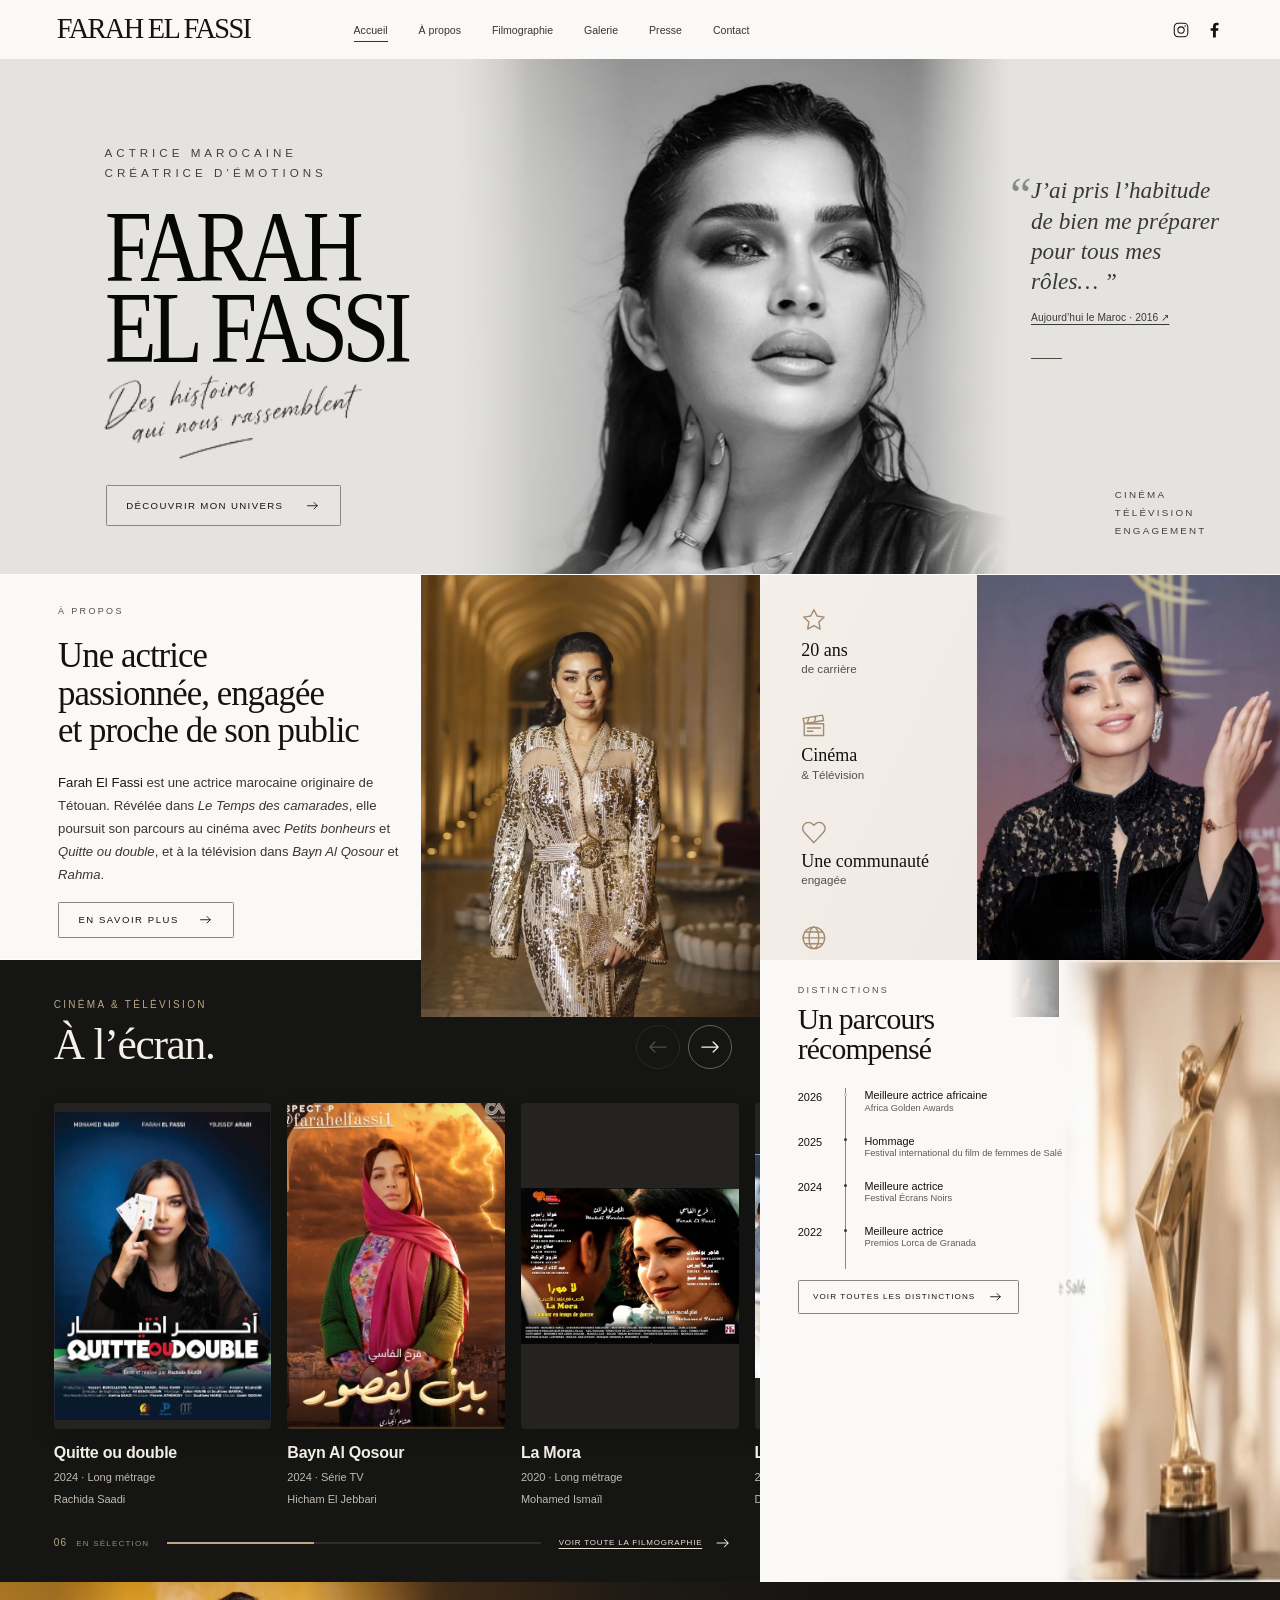
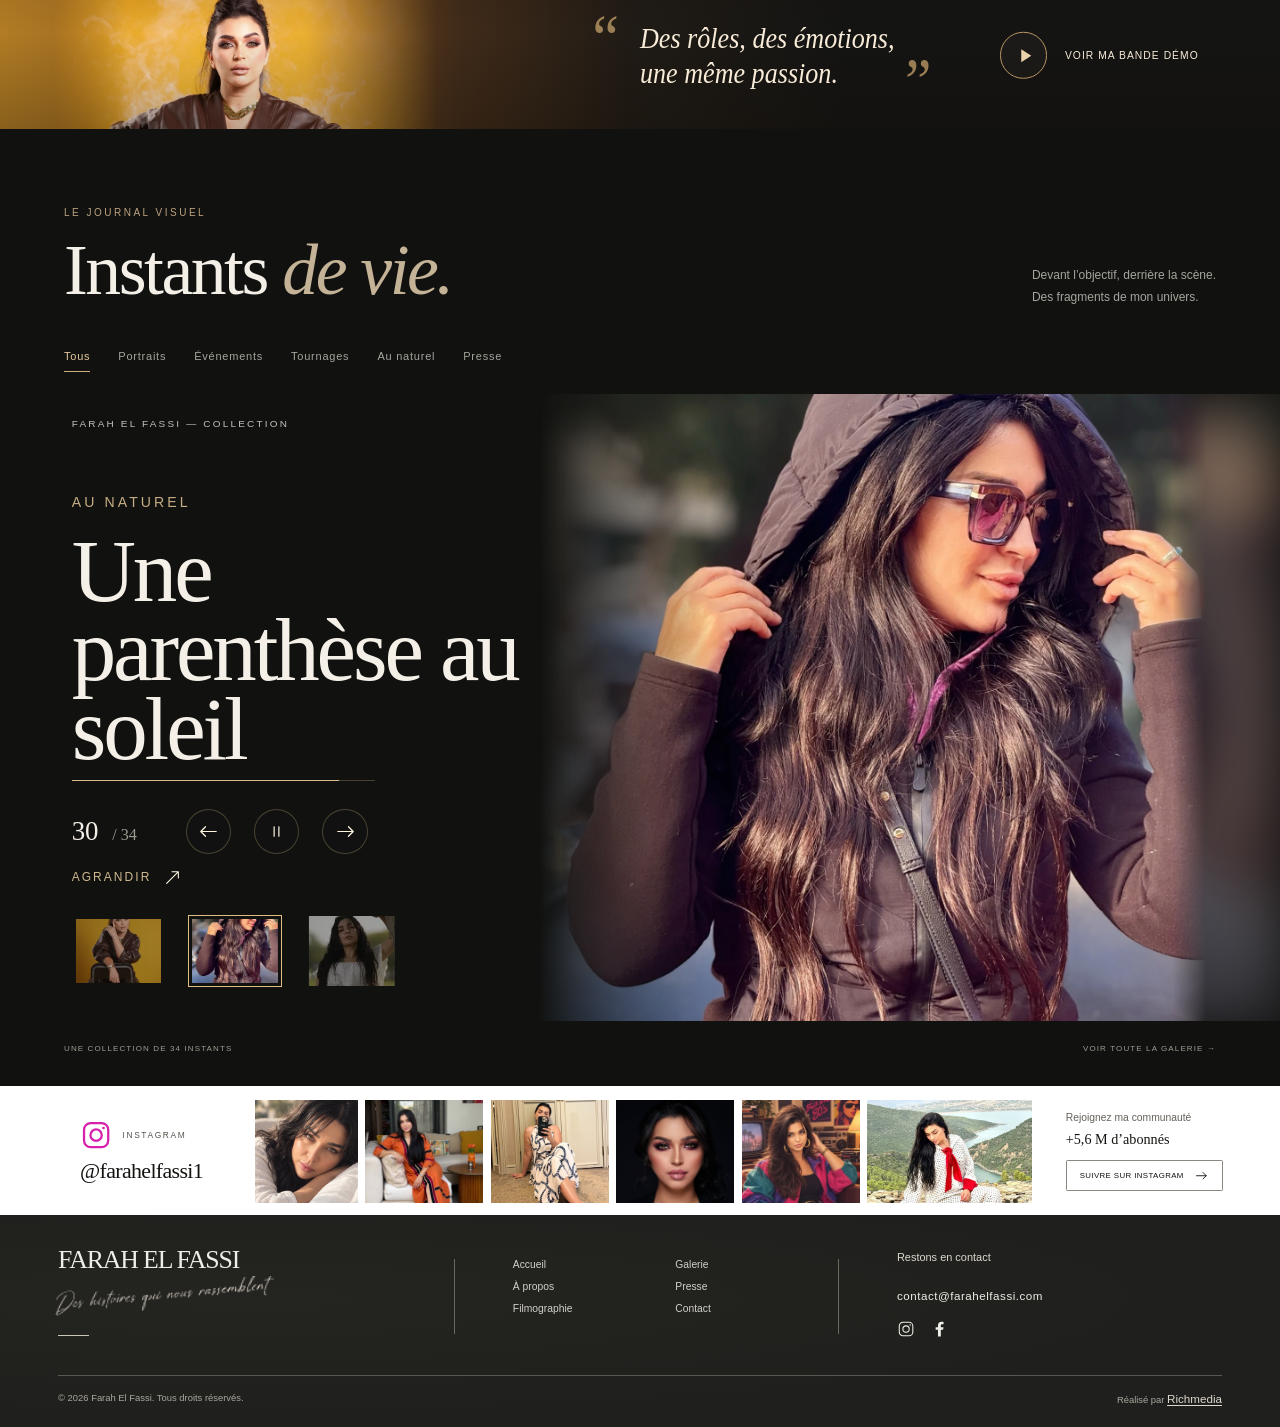
==== index.html @ 6ba06d6a "Swap homepage portraits and adapt monochrome hero" ====
<!doctype html>
<html lang="fr">
<head>
  <meta charset="utf-8">
  <meta name="viewport" content="width=device-width, initial-scale=1">
  <meta name="color-scheme" content="light">
  <meta name="theme-color" content="#f5f2ed">
  <meta name="description" content="Découvrez l’univers de Farah El Fassi : cinéma, télévision, filmographie, portraits et collaborations.">
  <title>Farah El Fassi — Actrice marocaine</title>
  <link rel="canonical" href="https://ff-website-henna.vercel.app/">
  <meta property="og:type" content="website">
  <meta property="og:locale" content="fr_FR">
  <meta property="og:site_name" content="Farah El Fassi">
  <meta property="og:title" content="Farah El Fassi — Actrice marocaine">
  <meta property="og:description" content="Découvrez l’univers de Farah El Fassi : cinéma, télévision, filmographie, portraits et collaborations.">
  <meta property="og:url" content="https://ff-website-henna.vercel.app/">
  <meta property="og:image" content="https://ff-website-henna.vercel.app/assets/social/farah-el-fassi-share-v1.jpg">
  <meta property="og:image:secure_url" content="https://ff-website-henna.vercel.app/assets/social/farah-el-fassi-share-v1.jpg">
  <meta property="og:image:type" content="image/jpeg">
  <meta property="og:image:width" content="1053">
  <meta property="og:image:height" content="1053">
  <meta property="og:image:alt" content="Portrait de Farah El Fassi en lumière naturelle">
  <meta name="twitter:card" content="summary">
  <meta name="twitter:title" content="Farah El Fassi — Actrice marocaine">
  <meta name="twitter:description" content="Découvrez l’univers de Farah El Fassi : cinéma, télévision, filmographie, portraits et collaborations.">
  <meta name="twitter:image" content="https://ff-website-henna.vercel.app/assets/social/farah-el-fassi-share-v1.jpg">
  <meta name="twitter:image:alt" content="Portrait de Farah El Fassi en lumière naturelle">

  <link rel="icon" href="favicon.ico?v=ff-1" sizes="16x16 32x32 48x48" type="image/x-icon">
  <link rel="icon" href="assets/favicon-32.png?v=ff-1" sizes="32x32" type="image/png">
  <link rel="icon" href="assets/favicon.svg?v=ff-1" sizes="any" type="image/svg+xml">
  <link rel="apple-touch-icon" href="assets/apple-touch-icon.png?v=ff-1" sizes="180x180">
  <link rel="preload" as="image" href="assets/gallery/img_1605.webp">
  <link rel="stylesheet" href="styles.css?v=portrait-swap-1">
  <script>
    // Play on every home-page load, including links to #accueil and other sections.
    if (!window.matchMedia('(prefers-reduced-motion: reduce)').matches) {
      document.documentElement.classList.add('cinema-enter');
      window.setTimeout(() => document.documentElement.classList.remove('cinema-enter'), 3800);
    }
  </script>
  <script src="script.js?v=verified-content-2" defer></script>
</head>
<body data-page="home">
  <div class="cinema-intro" aria-hidden="true">
    <div class="cinema-intro-content">
      <span class="cinema-kicker">CINÉMA · ÉMOTIONS · HISTOIRES</span>
      <span class="cinema-name">Farah <i>El Fassi</i></span>
      <span class="cinema-rule"></span>
      <span class="cinema-caption">Entrez dans mon univers</span>
    </div>
  </div>
  <button class="cinema-skip" type="button">Passer l’introduction <span aria-hidden="true">↗</span></button>
  <a class="skip-link" href="#contenu">Aller au contenu</a>
  <svg class="svg-library" xmlns="http://www.w3.org/2000/svg" aria-hidden="true">
    <symbol id="i-arrow" viewBox="0 0 24 24"><path d="M4 12h15M14 7l5 5-5 5"/></symbol>
    <symbol id="i-left" viewBox="0 0 24 24"><path d="M20 12H5m5-5-5 5 5 5"/></symbol>
    <symbol id="i-play" viewBox="0 0 24 24"><path d="m9 5 11 7-11 7Z" fill="currentColor" stroke="none"/></symbol>
    <symbol id="i-close" viewBox="0 0 24 24"><path d="m6 6 12 12M6 18 18 6"/></symbol>
    <symbol id="i-menu" viewBox="0 0 24 24"><path d="M3 7h18M3 12h18M3 17h18"/></symbol>
    <symbol id="i-star" viewBox="0 0 24 24"><path d="m12 2.5 2.9 5.9 6.6 1-4.8 4.6 1.1 6.5-5.8-3.1-5.8 3.1 1.1-6.5-4.8-4.6 6.6-1Z"/></symbol>
    <symbol id="i-clap" viewBox="0 0 24 24"><path d="M3 10h18v11H3Zm0 0L2 5l18-3 1 5-18 3Zm4.5-6L6 9m8-6-1.5 5M6 14h12M6 17h5"/></symbol>
    <symbol id="i-heart" viewBox="0 0 24 24"><path d="M20.8 4.8a5.5 5.5 0 0 0-7.8 0L12 5.9l-1.1-1.1a5.5 5.5 0 0 0-7.8 7.8L12 22l8.8-9.4a5.5 5.5 0 0 0 0-7.8Z"/></symbol>
    <symbol id="i-globe" viewBox="0 0 24 24"><circle cx="12" cy="12" r="10"/><ellipse cx="12" cy="12" rx="4.5" ry="10"/><path d="M2 12h20M4.5 6.5h15m-15 11h15"/></symbol>
    <symbol id="i-instagram" viewBox="0 0 24 24"><rect x="3" y="3" width="18" height="18" rx="5"/><circle cx="12" cy="12" r="4.2"/><circle cx="17.5" cy="6.7" r="1" fill="currentColor" stroke="none"/></symbol>
    <symbol id="i-youtube" viewBox="0 0 24 24"><path d="M22 7.5a3 3 0 0 0-2.1-2.1C18.2 5 12 5 12 5s-6.2 0-7.9.4A3 3 0 0 0 2 7.5a27 27 0 0 0 0 9 3 3 0 0 0 2.1 2.1C5.8 19 12 19 12 19s6.2 0 7.9-.4a3 3 0 0 0 2.1-2.1 27 27 0 0 0 0-9Z" fill="currentColor" stroke="none"/><path d="m10 9 5 3-5 3Z" fill="var(--icon-cutout,#faf9f7)" stroke="none"/></symbol>
    <symbol id="i-facebook" viewBox="0 0 24 24"><path d="M14.4 22v-9h3l.5-3.5h-3.5V7.3c0-1 .3-1.7 1.7-1.7H18V2.5c-.3 0-1.5-.2-2.8-.2-2.8 0-4.6 1.7-4.6 4.7v2.5H7.5V13h3.1v9Z" fill="currentColor" stroke="none"/></symbol>
    <symbol id="i-tiktok" viewBox="0 0 24 24"><path d="M15.6 2c.3 2.6 1.7 4.1 4.4 4.3v3.2a9 9 0 0 1-4.4-1.3v7.4a6.4 6.4 0 1 1-5.5-6.3v3.3a3.2 3.2 0 1 0 2.2 3V2Z" fill="currentColor" stroke="none"/></symbol>
    <symbol id="i-plus" viewBox="0 0 24 24"><path d="M12 4v16M4 12h16"/></symbol>
  </svg>

  <div class="site-shell">
    <header class="site-header">
      <a class="brand" href="index.html#accueil" aria-label="Farah El Fassi, accueil">FARAH EL FASSI</a>
      <nav class="main-nav" id="navigation" aria-label="Navigation principale">
        <a class="is-active" aria-current="page" href="index.html#accueil" data-i18n="navHome">Accueil</a>
        <a href="a-propos.html" data-i18n="navAbout">À propos</a>
        <a href="filmographie.html" data-i18n="navFilms">Filmographie</a>
        <a href="galerie.html" data-i18n="navGallery">Galerie</a>
        <a href="presse.html" data-i18n="navPress">Presse</a>
        <a href="contact.html" data-i18n="navContact">Contact</a>
      </nav>
      <div class="header-tools">
        <div class="socials header-socials">
          <a href="https://www.instagram.com/farahelfassi1/" target="_blank" rel="noopener noreferrer" aria-label="Instagram — nouvel onglet"><svg class="icon"><use href="#i-instagram"/></svg></a>

          <a href="https://www.facebook.com/Farah.Elfassi.Officiel/" target="_blank" rel="noopener noreferrer" aria-label="Facebook"><svg class="icon"><use href="#i-facebook"/></svg></a>

        </div>
        <button class="menu-toggle" type="button" aria-controls="navigation" aria-expanded="false" aria-label="Ouvrir le menu"><svg class="icon"><use href="#i-menu"/></svg></button>
      </div>
    </header>

    <main id="contenu">
      <section class="hero" id="accueil" aria-labelledby="hero-title">
        <img class="hero-background" src="assets/gallery/img_1605.webp" alt="Portrait de Farah El Fassi en noir et blanc, la main près du visage" width="1500" height="2000" fetchpriority="high">
        <div class="hero-copy">
          <p class="eyebrow hero-eyebrow" data-i18n="heroEyebrow">ACTRICE MAROCAINE<br>CRÉATRICE D’ÉMOTIONS</p>
          <h1 id="hero-title"><span>FARAH</span><span>EL FASSI</span></h1>
          <img class="hero-signature" src="assets/signature.png" alt="Des histoires qui nous rassemblent" width="224" height="78">
          <a class="outline-button hero-button" href="#a-propos"><span data-i18n="discover">DÉCOUVRIR MON UNIVERS</span><svg class="icon"><use href="#i-arrow"/></svg></a>
        </div>
        <blockquote class="hero-quote">
          <p data-i18n="heroQuote">J’ai pris l’habitude de bien me préparer pour tous mes rôles…</p><cite class="quote-source"><a href="https://aujourdhui.ma/culture/cinema/farah-el-fassi-jai-un-penchant-pour-les-roles-de-grandes-dames-de-notre-histoire" target="_blank" rel="noopener noreferrer">Aujourd’hui le Maroc · 2016 ↗</a></cite>
          <span class="quote-line" aria-hidden="true"></span>
        </blockquote>
        <p class="hero-disciplines" data-i18n="disciplines">CINÉMA<br>TÉLÉVISION<br>ENGAGEMENT</p>
      </section>

      <section class="about" id="a-propos" aria-labelledby="about-title">
        <div class="about-copy">
          <p class="eyebrow" data-i18n="aboutLabel">À PROPOS</p>
          <h2 id="about-title" data-i18n="aboutTitle">Une actrice<br>passionnée, engagée<br>et proche de son public</h2>
          <p class="about-description" data-i18n="aboutText"><strong>Farah El Fassi</strong> est une actrice marocaine originaire de Tétouan. Révélée dans <em>Le Temps des camarades</em>, elle poursuit son parcours au cinéma avec <em>Petits bonheurs</em> et <em>Quitte ou double</em>, et à la télévision dans <em>Bayn Al Qosour</em> et <em>Rahma</em>.</p>
          <a class="outline-button" href="a-propos.html"><span data-i18n="more">EN SAVOIR PLUS</span><svg class="icon"><use href="#i-arrow"/></svg></a>
        </div>
        <figure class="about-portrait"><img src="assets/hero-caftan.webp" alt="Farah El Fassi en caftan doré sous les arches" width="1708" height="2560" loading="lazy"></figure>
        <div class="about-pillars" aria-label="Univers et parcours">
          <div class="pillar"><svg class="icon"><use href="#i-star"/></svg><p><strong data-i18n="years">20 ans</strong><span data-i18n="career">de carrière</span></p></div>
          <div class="pillar"><svg class="icon"><use href="#i-clap"/></svg><p><strong data-i18n="cinema">Cinéma</strong><span data-i18n="television">&amp; Télévision</span></p></div>
          <div class="pillar"><svg class="icon"><use href="#i-heart"/></svg><p><strong data-i18n="community">Une communauté</strong><span data-i18n="engaged">engagée</span></p></div>
          <div class="pillar"><svg class="icon"><use href="#i-globe"/></svg><p><strong data-i18n="moroccan">Marocaine</strong><span data-i18n="proud">&amp; Fière</span></p></div>
        </div>
        <img class="about-smile" src="assets/gallery/img_1413.webp" alt="Farah El Fassi souriante lors d’une soirée à Marrakech" width="234" height="296">
      </section>

      <section class="work-and-awards" id="filmographie" aria-label="Filmographie et distinctions">
        <div class="filmography">
          <div class="filmography-heading">
            <div><p class="eyebrow" data-i18n="onScreen">CINÉMA & TÉLÉVISION</p><h2 data-i18n="filmSelection">À l’écran.</h2></div>
            <div class="film-navigation" aria-label="Navigation de la filmographie">
              <button type="button" data-film-direction="-1" aria-label="Films précédents" aria-controls="film-track" disabled><img src="assets/icons/arrow-left.svg" alt="" width="20" height="20"></button>
              <button type="button" data-film-direction="1" aria-label="Films suivants" aria-controls="film-track"><img src="assets/icons/arrow-right.svg" alt="" width="20" height="20"></button>
            </div>
          </div>
          <div class="film-grid" id="film-track" tabindex="0" role="group" aria-roledescription="carrousel" aria-label="Films et séries, défilement horizontal"><button class="film-card" type="button" data-film="quitte"><span class="poster-wrap"><img src="assets/films/quitte.webp" alt="Affiche de Quitte ou double" loading="lazy"><span class="poster-hover"><svg class="icon"><use href="#i-plus"/></svg></span></span><strong>Quitte ou double</strong><span>2024 · Long métrage</span><span class="film-director">Rachida Saadi</span></button><button class="film-card" type="button" data-film="bayn"><span class="poster-wrap"><img src="assets/films/bayn.webp" alt="Affiche de Bayn Al Qosour" loading="lazy"><span class="poster-hover"><svg class="icon"><use href="#i-plus"/></svg></span></span><strong>Bayn Al Qosour</strong><span>2024 · Série TV</span><span class="film-director">Hicham El Jebbari</span></button><button class="film-card" type="button" data-film="mora"><span class="poster-wrap"><img src="assets/films/mora-upload.jpg" alt="Affiche de La Mora" loading="lazy"><span class="poster-hover"><svg class="icon"><use href="#i-plus"/></svg></span></span><strong>La Mora</strong><span>2020 · Long métrage</span><span class="film-director">Mohamed Ismaïl</span></button><button class="film-card" type="button" data-film="page"><span class="poster-wrap"><img src="assets/films/page.webp" alt="Affiche de La Première Page" loading="lazy"><span class="poster-hover"><svg class="icon"><use href="#i-plus"/></svg></span></span><strong>La Première Page</strong><span>2018 · Série TV</span><span class="film-director">Driss Roukhe</span></button><button class="film-card" type="button" data-film="espoirs"><span class="poster-wrap"><img src="assets/films/espoirs.webp" alt="Affiche de Dés… Espoirs" loading="lazy"><span class="poster-hover"><svg class="icon"><use href="#i-plus"/></svg></span></span><strong>Dés… Espoirs</strong><span>2015 · Long métrage</span><span class="film-director">Mohamed Ismail</span></button><button class="film-card" type="button" data-film="bonheurs"><span class="poster-wrap"><img src="assets/films/bonheurs.webp" alt="Affiche de Petits bonheurs" loading="lazy"><span class="poster-hover"><svg class="icon"><use href="#i-plus"/></svg></span></span><strong>Petits bonheurs</strong><span>2015 · Long métrage</span><span class="film-director">Mohamed Chrif Tribak</span></button><button class="film-card" type="button" data-film="coeur"><span class="poster-wrap"><img src="assets/films/coeur.webp" alt="Affiche de Cœur noyé" loading="lazy"><span class="poster-hover"><svg class="icon"><use href="#i-plus"/></svg></span></span><strong>Cœur noyé</strong><span>2014 · Long métrage</span><span class="film-director">Farid Lakkimi</span></button><button class="film-card" type="button" data-film="boughaba"><span class="poster-wrap"><img src="assets/films/boughaba-upload.jpg" alt="Affiche de Boughaba" loading="lazy"><span class="poster-hover"><svg class="icon"><use href="#i-plus"/></svg></span></span><strong>Boughaba</strong><span>2013 · Téléfilm</span><span class="film-director">Driss Roukhe</span></button></div>
          <div class="filmography-footer"><span class="film-count">06 <span data-i18n="filmWorks">EN SÉLECTION</span></span><span class="film-progress" aria-hidden="true"><span></span></span><a class="text-link filmography-link" href="filmographie.html"><span data-i18n="allFilms">VOIR TOUTE LA FILMOGRAPHIE</span><svg class="icon"><use href="#i-arrow"/></svg></a></div>
        </div>
        <div class="awards" id="distinctions">
          <img class="awards-photo" src="assets/trophee.webp" alt="Trophée illustratif de la maquette" width="148" height="284" loading="lazy">
          <div class="awards-copy">
            <p class="eyebrow" data-i18n="awardsLabel">DISTINCTIONS</p>
            <h2 data-i18n="awardsTitle">Un parcours<br>récompensé</h2>
            <ol class="timeline">
              <li><time>2026</time><div><strong data-i18n="africanAward">Meilleure actrice africaine</strong><span>Africa Golden Awards</span></div></li>
              <li><time>2025</time><div><strong data-i18n="tribute">Hommage</strong><span data-i18n="saleFestival">Festival international du film de femmes de Salé</span></div></li>
              <li><time>2024</time><div><strong data-i18n="bestActress">Meilleure actrice</strong><span data-i18n="blackScreens">Festival Écrans Noirs</span></div></li>
              <li><time>2022</time><div><strong data-i18n="bestActress">Meilleure actrice</strong><span>Premios Lorca de Granada</span></div></li>
            </ol>
            <button class="outline-button awards-button" type="button" data-dialog="distinctions"><span data-i18n="allAwards">VOIR TOUTES LES DISTINCTIONS</span><svg class="icon"><use href="#i-arrow"/></svg></button>
          </div>
        </div>
      </section>

      <section class="showreel" id="bande-demo" aria-label="Bande démo">
        <img class="showreel-photo" src="assets/gallery/img_1028.webp" alt="Farah El Fassi, portrait en tenue chocolat sur fond ambré" width="2000" height="1334" loading="lazy">
        <blockquote data-i18n="showreelQuote">Des rôles, des émotions,<br>une même passion.</blockquote>
        <button class="play-button" type="button" data-dialog="video"><span class="play-circle"><svg class="icon"><use href="#i-play"/></svg></span><span data-i18n="watchReel">VOIR MA BANDE DÉMO</span></button>
      </section>

      <section class="gallery cinema-gallery" id="galerie" aria-labelledby="gallery-title" aria-roledescription="carrousel">
        <div class="gallery-heading">
          <div class="gallery-title"><p class="eyebrow" data-i18n="galleryLabel">LE JOURNAL VISUEL</p><h2 id="gallery-title" data-i18n="galleryTitle">Instants <em>de vie.</em></h2></div>
          <p class="gallery-intro">Devant l’objectif, derrière la scène.<br>Des fragments de mon univers.</p>
        </div>
        <div class="gallery-filters" role="group" aria-label="Filtrer la galerie">
          <button class="is-active" type="button" data-filter="all" aria-pressed="true" data-i18n="filterAll">Tous</button>
          <button type="button" data-filter="portraits" aria-pressed="false" data-i18n="filterPortraits">Portraits</button>
          <button type="button" data-filter="events" aria-pressed="false" data-i18n="filterEvents">Événements</button>
          <button type="button" data-filter="sets" aria-pressed="false" data-i18n="filterSets">Tournages</button>
          <button type="button" data-filter="life" aria-pressed="false">Au naturel</button>
          <button type="button" data-filter="press" aria-pressed="false" data-i18n="filterPress">Presse</button>
        </div>
        <div class="cinema-stage" id="collection" tabindex="0" role="group" aria-label="Photographie sélectionnée. Flèches gauche et droite pour naviguer.">
          <img class="cinema-backdrop" src="assets/gallery/img_2830-thumb.webp" alt="" aria-hidden="true" loading="lazy">
          <button class="cinema-photo-button" type="button" data-gallery-expand aria-label="Agrandir la photographie sélectionnée">
            <img id="cinema-photo" src="assets/gallery/img_2830.webp" alt="Une parenthèse au soleil" width="1500" height="2000" loading="lazy">
          </button>
          <span class="cinema-frame-label" aria-hidden="true">FARAH EL FASSI — COLLECTION</span>
          <div class="cinema-editorial-copy">
            <p id="cinema-category">AU NATUREL</p>
            <h3 id="cinema-caption">Une parenthèse au soleil</h3>
            <div class="cinema-progress" aria-hidden="true"><span></span></div>
            <div class="cinema-playback">
              <span id="cinema-counter">30 <span>/ 34</span></span>
              <button class="cinema-arrow cinema-prev" type="button" data-gallery-direction="-1" aria-label="Photo précédente"><img class="cinema-icon" src="assets/icons/arrow-left.svg" alt="" aria-hidden="true" width="24" height="24"></button>
              <button id="cinema-play" type="button" aria-label="Mettre le diaporama en pause" aria-pressed="true"><img class="cinema-icon" src="assets/icons/pause.svg" alt="" aria-hidden="true" width="24" height="24"></button>
              <button class="cinema-arrow cinema-next" type="button" data-gallery-direction="1" aria-label="Photo suivante"><img class="cinema-icon" src="assets/icons/arrow-right.svg" alt="" aria-hidden="true" width="24" height="24"></button>
            </div>
            <button class="cinema-expand" type="button" data-gallery-expand aria-label="Agrandir la photographie">AGRANDIR <img class="cinema-icon" src="assets/icons/arrow-up-right.svg" alt="" aria-hidden="true" width="24" height="24"></button>
            <div class="gallery-track" aria-label="Choisir une photographie"><button class="gallery-item" type="button" data-category="portraits" data-image="assets/gallery/img_1028.webp" data-caption="Une présence, mille histoires" aria-label="Afficher la photo 1 : Une présence, mille histoires" aria-pressed="true"><img src="assets/gallery/img_1028-thumb.webp" alt="Une présence, mille histoires" width="240" height="180" loading="lazy"><span>01</span></button><button class="gallery-item" type="button" data-category="events" data-image="assets/gallery/img_1179.webp" data-caption="Sur le tapis rouge de Marrakech" aria-label="Afficher la photo 2 : Sur le tapis rouge de Marrakech" aria-pressed="false"><img src="assets/gallery/img_1179-thumb.webp" alt="Sur le tapis rouge de Marrakech" width="240" height="180" loading="lazy"><span>02</span></button><button class="gallery-item" type="button" data-category="portraits" data-image="assets/gallery/img_3477.webp" data-caption="À l’ombre des arbres" aria-label="Afficher la photo 3 : À l’ombre des arbres" aria-pressed="false"><img src="assets/gallery/img_3477-thumb.webp" alt="À l’ombre des arbres" width="240" height="180" loading="lazy"><span>03</span></button><button class="gallery-item" type="button" data-category="portraits" data-image="assets/gallery/img_1605.webp" data-caption="L’art du portrait" aria-label="Afficher la photo 4 : L’art du portrait" aria-pressed="false"><img src="assets/gallery/img_1605-thumb.webp" alt="L’art du portrait" width="240" height="180" loading="lazy"><span>04</span></button><button class="gallery-item" type="button" data-category="events" data-image="assets/gallery/img_6303.webp" data-caption="Sous les projecteurs" aria-label="Afficher la photo 5 : Sous les projecteurs" aria-pressed="false"><img src="assets/gallery/img_6303-thumb.webp" alt="Sous les projecteurs" width="240" height="180" loading="lazy"><span>05</span></button><button class="gallery-item" type="button" data-category="life" data-image="assets/gallery/img_7044.webp" data-caption="Au fil de l’eau" aria-label="Afficher la photo 6 : Au fil de l’eau" aria-pressed="false"><img src="assets/gallery/img_7044-thumb.webp" alt="Au fil de l’eau" width="240" height="180" loading="lazy"><span>06</span></button><button class="gallery-item" type="button" data-category="portraits" data-image="assets/gallery/img_1035.webp" data-caption="Lumière d’or" aria-label="Afficher la photo 7 : Lumière d’or" aria-pressed="false"><img src="assets/gallery/img_1035-thumb.webp" alt="Lumière d’or" width="240" height="180" loading="lazy"><span>07</span></button><button class="gallery-item" type="button" data-category="life" data-image="assets/gallery/img_3471.webp" data-rotation="-90" data-caption="Libre comme le vent" aria-label="Afficher la photo 8 : Libre comme le vent" aria-pressed="false"><img src="assets/gallery/img_3471-thumb.webp" alt="Libre comme le vent" width="240" height="180" loading="lazy"><span>08</span></button><button class="gallery-item" type="button" data-category="portraits" data-image="assets/gallery/img_5991.webp" data-caption="Entre deux rendez-vous" aria-label="Afficher la photo 9 : Entre deux rendez-vous" aria-pressed="false"><img src="assets/gallery/img_5991-thumb.webp" alt="Entre deux rendez-vous" width="240" height="180" loading="lazy"><span>09</span></button><button class="gallery-item" type="button" data-category="portraits" data-image="assets/gallery/img_5988.webp" data-caption="Un instant à soi" aria-label="Afficher la photo 10 : Un instant à soi" aria-pressed="false"><img src="assets/gallery/img_5988-thumb.webp" alt="Un instant à soi" width="240" height="180" loading="lazy"><span>10</span></button><button class="gallery-item" type="button" data-category="portraits" data-image="assets/gallery/img_6368.webp" data-caption="Élégance en lumière naturelle" aria-label="Afficher la photo 11 : Élégance en lumière naturelle" aria-pressed="false"><img src="assets/gallery/img_6368-thumb.webp" alt="Élégance en lumière naturelle" width="240" height="180" loading="lazy"><span>11</span></button><button class="gallery-item" type="button" data-category="events" data-image="assets/gallery/img_5361.webp" data-caption="Un moment de reconnaissance" aria-label="Afficher la photo 12 : Un moment de reconnaissance" aria-pressed="false"><img src="assets/gallery/img_5361-thumb.webp" alt="Un moment de reconnaissance" width="240" height="180" loading="lazy"><span>12</span></button><button class="gallery-item" type="button" data-category="sets" data-image="assets/gallery/img_7459.webp" data-caption="Une émotion à l’écran" aria-label="Afficher la photo 13 : Une émotion à l’écran" aria-pressed="false"><img src="assets/gallery/img_7459-thumb.webp" alt="Une émotion à l’écran" width="240" height="180" loading="lazy"><span>13</span></button><button class="gallery-item" type="button" data-category="sets" data-image="assets/gallery/img_2335.webp" data-caption="Derrière le moniteur" aria-label="Afficher la photo 14 : Derrière le moniteur" aria-pressed="false"><img src="assets/gallery/img_2335-thumb.webp" alt="Derrière le moniteur" width="240" height="180" loading="lazy"><span>14</span></button><button class="gallery-item" type="button" data-category="sets" data-image="assets/gallery/img_2342.webp" data-caption="Entre deux prises" aria-label="Afficher la photo 15 : Entre deux prises" aria-pressed="false"><img src="assets/gallery/img_2342-thumb.webp" alt="Entre deux prises" width="240" height="180" loading="lazy"><span>15</span></button><button class="gallery-item" type="button" data-category="sets" data-image="assets/gallery/img_3344.webp" data-caption="Dans les coulisses" aria-label="Afficher la photo 16 : Dans les coulisses" aria-pressed="false"><img src="assets/gallery/img_3344-thumb.webp" alt="Dans les coulisses" width="240" height="180" loading="lazy"><span>16</span></button><button class="gallery-item" type="button" data-category="events" data-image="assets/gallery/img_6286.webp" data-caption="Un souvenir de scène" aria-label="Afficher la photo 17 : Un souvenir de scène" aria-pressed="false"><img src="assets/gallery/img_6286-thumb.webp" alt="Un souvenir de scène" width="240" height="180" loading="lazy"><span>17</span></button><button class="gallery-item" type="button" data-category="events" data-image="assets/gallery/img_4657.webp" data-caption="L’élégance du tapis rouge" aria-label="Afficher la photo 18 : L’élégance du tapis rouge" aria-pressed="false"><img src="assets/gallery/img_4657-thumb.webp" alt="L’élégance du tapis rouge" width="240" height="180" loading="lazy"><span>18</span></button><button class="gallery-item" type="button" data-category="portraits" data-image="assets/gallery/img_9424.webp" data-caption="Une lumière, un regard" aria-label="Afficher la photo 19 : Une lumière, un regard" aria-pressed="false"><img src="assets/gallery/img_9424-thumb.webp" alt="Une lumière, un regard" width="240" height="180" loading="lazy"><span>19</span></button><button class="gallery-item" type="button" data-category="portraits" data-image="assets/gallery/img_0166.webp" data-caption="Sous une pluie d’étoiles" aria-label="Afficher la photo 20 : Sous une pluie d’étoiles" aria-pressed="false"><img src="assets/gallery/img_0166-thumb.webp" alt="Sous une pluie d’étoiles" width="240" height="180" loading="lazy"><span>20</span></button><button class="gallery-item" type="button" data-category="press" data-image="assets/gallery/img_4655.webp" data-caption="Dans la presse" aria-label="Afficher la photo 21 : Dans la presse" aria-pressed="false"><img src="assets/gallery/img_4655-thumb.webp" alt="Dans la presse" width="240" height="180" loading="lazy"><span>21</span></button><button class="gallery-item" type="button" data-category="portraits" data-image="assets/gallery/img_0163.webp" data-caption="Éclats de rouge" aria-label="Afficher la photo 22 : Éclats de rouge" aria-pressed="false"><img src="assets/gallery/img_0163-thumb.webp" alt="Éclats de rouge" width="240" height="180" loading="lazy"><span>22</span></button><button class="gallery-item" type="button" data-category="events" data-image="assets/gallery/img_1413.webp" data-caption="Le sourire d’une soirée" aria-label="Afficher la photo 23 : Le sourire d’une soirée" aria-pressed="false"><img src="assets/gallery/img_1413-thumb.webp" alt="Le sourire d’une soirée" width="240" height="180" loading="lazy"><span>23</span></button><button class="gallery-item" type="button" data-category="portraits" data-image="assets/gallery/img_1500.webp" data-caption="La douceur d’un instant" aria-label="Afficher la photo 24 : La douceur d’un instant" aria-pressed="false"><img src="assets/gallery/img_1500-thumb.webp" alt="La douceur d’un instant" width="240" height="180" loading="lazy"><span>24</span></button><button class="gallery-item" type="button" data-category="events" data-image="assets/gallery/img_1187.webp" data-caption="Un regard à Marrakech" aria-label="Afficher la photo 25 : Un regard à Marrakech" aria-pressed="false"><img src="assets/gallery/img_1187-thumb.webp" alt="Un regard à Marrakech" width="240" height="180" loading="lazy"><span>25</span></button><button class="gallery-item" type="button" data-category="portraits" data-image="assets/gallery/img_1033.webp" data-caption="Face à la lumière" aria-label="Afficher la photo 26 : Face à la lumière" aria-pressed="false"><img src="assets/gallery/img_1033-thumb.webp" alt="Face à la lumière" width="240" height="180" loading="lazy"><span>26</span></button><button class="gallery-item" type="button" data-category="portraits" data-image="assets/gallery/img_1029.webp" data-caption="Un souffle doré" aria-label="Afficher la photo 27 : Un souffle doré" aria-pressed="false"><img src="assets/gallery/img_1029-thumb.webp" alt="Un souffle doré" width="240" height="180" loading="lazy"><span>27</span></button><button class="gallery-item" type="button" data-category="portraits" data-image="assets/gallery/img_1031.webp" data-caption="Un regard suspendu" aria-label="Afficher la photo 28 : Un regard suspendu" aria-pressed="false"><img src="assets/gallery/img_1031-thumb.webp" alt="Un regard suspendu" width="240" height="180" loading="lazy"><span>28</span></button><button class="gallery-item" type="button" data-category="portraits" data-image="assets/gallery/img_1030.webp" data-caption="Les nuances d’un regard" aria-label="Afficher la photo 29 : Les nuances d’un regard" aria-pressed="false"><img src="assets/gallery/img_1030-thumb.webp" alt="Les nuances d’un regard" width="240" height="180" loading="lazy"><span>29</span></button><button class="gallery-item" type="button" data-category="life" data-image="assets/gallery/img_2830.webp" data-caption="Une parenthèse au soleil" aria-label="Afficher la photo 30 : Une parenthèse au soleil" aria-pressed="false"><img src="assets/gallery/img_2830-thumb.webp" alt="Une parenthèse au soleil" width="240" height="180" loading="lazy"><span>30</span></button><button class="gallery-item" type="button" data-category="portraits" data-image="assets/gallery/img_3475.webp" data-rotation="-90" data-caption="Lumière en plein air" aria-label="Afficher la photo 31 : Lumière en plein air" aria-pressed="false"><img src="assets/gallery/img_3475-thumb.webp" alt="Lumière en plein air" width="240" height="180" loading="lazy"><span>31</span></button><button class="gallery-item" type="button" data-category="life" data-image="assets/gallery/img_3473.webp" data-rotation="-90" data-caption="Une échappée en blanc" aria-label="Afficher la photo 32 : Une échappée en blanc" aria-pressed="false"><img src="assets/gallery/img_3473-thumb.webp" alt="Une échappée en blanc" width="240" height="180" loading="lazy"><span>32</span></button><button class="gallery-item" type="button" data-category="portraits" data-image="assets/gallery/img_3458.webp" data-caption="Entre ombre et lumière" aria-label="Afficher la photo 33 : Entre ombre et lumière" aria-pressed="false"><img src="assets/gallery/img_3458-thumb.webp" alt="Entre ombre et lumière" width="240" height="180" loading="lazy"><span>33</span></button><button class="gallery-item" type="button" data-category="portraits" data-image="assets/gallery/img_3459.webp" data-caption="La poésie du dehors" aria-label="Afficher la photo 34 : La poésie du dehors" aria-pressed="false"><img src="assets/gallery/img_3459-thumb.webp" alt="La poésie du dehors" width="240" height="180" loading="lazy"><span>34</span></button></div>
          </div>
        </div>
        <p class="cinema-footnote"><span>UNE COLLECTION DE 34 INSTANTS</span><a href="galerie.html">VOIR TOUTE LA GALERIE →</a></p>
        <p id="cinema-status" class="cinema-sr" role="status" aria-live="polite"></p>
      </section>

      <section id="instagram" class="instagram" aria-labelledby="instagram-title">
        <div class="instagram-heading"><div><svg class="icon instagram-color"><use href="#i-instagram"/></svg><span class="eyebrow">INSTAGRAM</span></div><h2 id="instagram-title"><a href="https://www.instagram.com/farahelfassi1/" target="_blank" rel="noopener noreferrer">@farahelfassi1</a></h2></div>
        <div class="instagram-feed">
          <a href="https://www.instagram.com/farahelfassi1/p/Ddb0UP_IoB1/" target="_blank" rel="noopener noreferrer" aria-label="Voir la publication Instagram du 18 septembre 2026"><img src="assets/instagram/Ddb0UP_IoB1.jpg" alt="Farah El Fassi, portrait à la lumière naturelle" width="640" height="640" loading="lazy"></a>
          <a href="https://www.instagram.com/farahelfassi1/p/DdUcwFgkWIh/" target="_blank" rel="noopener noreferrer" aria-label="Voir la publication Instagram du 15 septembre 2026"><img src="assets/instagram/DdUcwFgkWIh.jpg" alt="Farah El Fassi en ensemble orange, assise sur un canapé" width="480" height="640" style="object-position:50% 30%" loading="lazy"></a>
          <a href="https://www.instagram.com/farahelfassi1/p/DdO2DDBoZI7/" target="_blank" rel="noopener noreferrer" aria-label="Voir la publication Instagram du 13 septembre 2026"><img src="assets/instagram/DdO2DDBoZI7.jpg" alt="Farah El Fassi en robe blanche à motifs devant un miroir" width="640" height="640" style="object-position:50% 0%" loading="lazy"></a>
          <a href="https://www.instagram.com/farahelfassi1/p/DdCgHYsRMkR/" target="_blank" rel="noopener noreferrer" aria-label="Voir la publication Instagram du 8 septembre 2026"><img src="assets/instagram/DdCgHYsRMkR.jpg" alt="Farah El Fassi, portrait en tenue noire" width="480" height="640" style="object-position:50% 0%" loading="lazy"></a>
          <a href="https://www.instagram.com/farahelfassi1/p/Dc_ej2LCLkn/" target="_blank" rel="noopener noreferrer" aria-label="Voir la publication Instagram du 7 septembre 2026"><img src="assets/instagram/Dc_ej2LCLkn.jpg" alt="Farah El Fassi en veste colorée dans un décor rétro" width="480" height="640" style="object-position:50% 0%" loading="lazy"></a>
          <a href="https://www.instagram.com/farahelfassi1/p/Dc8-J0WCHII/" target="_blank" rel="noopener noreferrer" aria-label="Voir la publication Instagram du 6 septembre 2026"><img src="assets/instagram/Dc8-J0WCHII.jpg" alt="Farah El Fassi en robe à pois devant un paysage de montagnes et de lac" width="480" height="640" style="object-position:50% 65%" loading="lazy"></a>
        </div>
        <div class="instagram-cta"><p data-i18n="joinCommunity">Rejoignez ma communauté</p><strong data-i18n="followers">+5,6 M d’abonnés</strong><a class="outline-button" href="https://www.instagram.com/farahelfassi1/" target="_blank" rel="noopener noreferrer"><span data-i18n="followInstagram">SUIVRE SUR INSTAGRAM</span><svg class="icon"><use href="#i-arrow"/></svg></a></div>
      </section>
    </main>

    <footer class="site-footer" id="site-footer">
      <div class="footer-main">
        <div class="footer-brand"><a class="brand" href="index.html#accueil">FARAH EL FASSI</a><img src="assets/signature-claire.png" alt="Des histoires qui nous rassemblent" width="224" height="78"><span class="footer-dash"></span></div>
        <nav class="footer-nav" aria-label="Navigation de pied de page"><div><a aria-current="page" href="index.html#accueil" data-i18n="navHome">Accueil</a><a href="a-propos.html" data-i18n="navAbout">À propos</a><a href="filmographie.html" data-i18n="navFilms">Filmographie</a></div><div><a href="galerie.html" data-i18n="navGallery">Galerie</a><a href="presse.html" data-i18n="navPress">Presse</a><a href="contact.html" data-i18n="navContact">Contact</a></div></nav>
        <div class="footer-contact"><p data-i18n="keepInTouch">Restons en contact</p><a class="contact-email" href="mailto:contact@farahelfassi.com">contact@farahelfassi.com</a><div class="socials"><a href="https://www.instagram.com/farahelfassi1/" target="_blank" rel="noopener noreferrer" aria-label="Instagram"><svg class="icon"><use href="#i-instagram"/></svg></a><a href="https://www.facebook.com/Farah.Elfassi.Officiel/" target="_blank" rel="noopener noreferrer" aria-label="Facebook"><svg class="icon"><use href="#i-facebook"/></svg></a></div></div>
      </div>
      <div class="footer-bottom"><small data-i18n="copyright">© 2026 Farah El Fassi. Tous droits réservés.</small><small><span data-i18n="madeBy">Réalisé par</span> <a href="https://www.richmedia.ma/" target="_blank" rel="noopener noreferrer">Richmedia</a></small></div>
    </footer>
  </div>

  <dialog class="content-dialog" id="content-dialog" aria-labelledby="dialog-title"><button class="dialog-close" type="button" aria-label="Fermer la fenêtre"><svg class="icon"><use href="#i-close"/></svg></button><div id="dialog-body"></div></dialog>
  <dialog class="lightbox" id="image-dialog" aria-labelledby="image-caption"><button class="dialog-close" type="button" aria-label="Fermer la photographie"><svg class="icon"><use href="#i-close"/></svg></button><button class="lightbox-arrow previous" type="button" data-lightbox-direction="-1" aria-label="Photographie précédente"><svg class="icon"><use href="#i-left"/></svg></button><figure><img id="lightbox-image" alt=""><figcaption id="image-caption"></figcaption></figure><button class="lightbox-arrow next" type="button" data-lightbox-direction="1" aria-label="Photographie suivante"><svg class="icon"><use href="#i-arrow"/></svg></button></dialog>
</body>
</html>
---- styles.css ----
/*
 * Farah El Fassi — integration of the approved 992 × 1586 composition.
 * --u keeps all desktop proportions in sync; mobile has its own layout.
 * No CSS framework, no embedded font files, no external image dependency.
 */
:root {
  --u: min(calc(100vw / 992), 1.935484px);
  --ink: #141310;
  --muted: #56524c;
  --paper: #faf9f7;
  --cream: #f1ece5;
  --accent: #a38a71;
  --line: #d9d4ce;
  --serif: 'Didot', 'Bodoni MT', 'GFS Didot', 'Times New Roman', serif;
  --sans: Arial, Helvetica, sans-serif;
}
*, *::before, *::after { box-sizing: border-box; }
html { scroll-behavior: smooth; scroll-padding-top: 1rem; }
body { margin: 0; background: var(--paper); color: var(--ink); font-family: var(--sans); -webkit-font-smoothing: antialiased; }
body.modal-open { overflow: hidden; }
button, input { font: inherit; }
button, a { -webkit-tap-highlight-color: transparent; }
button { border: 0; padding: 0; background: none; color: inherit; cursor: pointer; }
a { color: inherit; text-decoration: none; }
a, button, input { outline-offset: 5px; }
:focus-visible { outline: 2px solid var(--accent); }
img { display: block; max-width: 100%; }
p, h1, h2, h3, figure, blockquote { margin: 0; }
h1, h2, h3 { font-family: var(--serif); font-weight: 400; }
[hidden] { display: none !important; }
.site-shell { width: 100%; max-width: 1920px; margin-inline: auto; overflow: clip; }
.svg-library { position: absolute; width: 0; height: 0; overflow: hidden; }
.icon { display: block; width: calc(16 * var(--u)); height: calc(16 * var(--u)); flex: 0 0 auto; fill: none; stroke: currentColor; stroke-width: 1.4; stroke-linecap: round; stroke-linejoin: round; }
.skip-link { position: fixed; left: 12px; top: -70px; z-index: 100; padding: 12px 18px; background: var(--paper); border: 1px solid var(--ink); }
.skip-link:focus { top: 12px; }
.eyebrow { font-size: calc(7 * var(--u)); font-weight: 400; letter-spacing: calc(1.8 * var(--u)); line-height: 1.3; color: var(--muted); }
.outline-button { display: inline-flex; justify-content: space-between; align-items: center; gap: calc(13 * var(--u)); min-height: calc(28 * var(--u)); padding: calc(6 * var(--u)) calc(15 * var(--u)); border: 1px solid #8b8780; border-radius: calc(1 * var(--u)); font-size: calc(7.4 * var(--u)); line-height: 1.2; letter-spacing: calc(1.2 * var(--u)); white-space: nowrap; transition: background .2s, color .2s, border-color .2s; }
.outline-button .icon { width: calc(12 * var(--u)); height: calc(12 * var(--u)); }
.outline-button:hover { color: var(--paper); background: var(--ink); border-color: var(--ink); }
.text-link { display: inline-flex; align-items: center; gap: calc(6 * var(--u)); font-size: calc(8 * var(--u)); letter-spacing: calc(.6 * var(--u)); }
.text-link span { text-decoration: underline; text-underline-offset: 3px; }
.text-link .icon { width: calc(14 * var(--u)); }
.brand { font-family: var(--serif); font-size: calc(23 * var(--u)); line-height: 1; letter-spacing: calc(-1.3 * var(--u)); white-space: nowrap; }
.socials { display: flex; align-items: center; gap: calc(12 * var(--u)); }
.socials a, .socials button { display: grid; place-items: center; transition: opacity .2s; }
.socials a:hover, .socials button:hover { opacity: .55; }
.socials .icon { width: calc(14 * var(--u)); height: calc(14 * var(--u)); }

/* Shared layout uses the approved homepage proportions and palette on every page. */
.site-header, .site-footer {
  --u: min(calc(100vw / 992), 1.935484px);
  --serif: 'Didot', 'Bodoni MT', 'GFS Didot', 'Times New Roman', serif;
  --sans: Arial, Helvetica, sans-serif;
  --paper: #faf9f7;
  --ink: #141310;
  --accent: #a38a71;
  --line: #d9d4ce;
  font-family: var(--sans);
}
.site-header { color: var(--ink); }
html[lang="ar"] .site-header, html[lang="ar"] .site-footer { --sans: Tahoma, Arial, sans-serif; }
@media (max-width: 860px) {
  .site-header, .site-footer { --u: 1px; }
}

/* 01 — Header / 46 reference pixels */
.site-header { height: calc(46 * var(--u)); display: flex; align-items: center; padding-inline: calc(44 * var(--u)); background: #faf9f7; position: relative; z-index: 20; }
.site-header > .brand { flex: 0 0 calc(164 * var(--u)); margin-right: calc(66 * var(--u)); }
.main-nav { display: flex; align-items: center; gap: calc(24 * var(--u)); height: 100%; }
.main-nav a, .main-nav > button { position: relative; padding-block: calc(8 * var(--u)); font-size: calc(8.2 * var(--u)); color: #373532; white-space: nowrap; }
.main-nav a::after, .main-nav > button::after { content: ''; position: absolute; left: 0; right: 0; bottom: calc(3 * var(--u)); height: 1px; background: currentColor; transform: scaleX(0); transform-origin: left; transition: transform .2s; }
.main-nav a.is-active::after, .main-nav a:hover::after, .main-nav > button:hover::after { transform: scaleX(1); }
.header-tools { margin-left: auto; display: flex; align-items: center; gap: calc(29 * var(--u)); }



.menu-toggle { display: none; }

/* 02 — Hero / 399 reference pixels. Text remains real HTML. */
.hero { position: relative; height: calc(399 * var(--u)); isolation: isolate; overflow: hidden; background: #e4e3e0; }
/* Neutral fades frame the monochrome portrait without covering the face. */
.hero-background { position: absolute; inset: 0 auto 0 35%; width: 44%; max-width: none; height: 100%; object-fit: cover; object-position: 50% 0%; filter: grayscale(1); mask-image: linear-gradient(90deg,transparent,black 14%,black 84%,transparent); z-index: -2; }
.hero::after { content: ''; position: absolute; inset: 0; z-index: -1; pointer-events: none; background: linear-gradient(90deg,#e4e3e0 0%,#e4e3e0 33%,#e4e3e0a6 40%,#e4e3e000 49%,#e4e3e000 71%,#e4e3e0a6 79%,#e4e3e0 87%); }
.hero-copy { position: absolute; left: calc(81 * var(--u)); top: calc(65 * var(--u)); }
.hero-eyebrow { font-size: calc(9 * var(--u)); line-height: 1.7; letter-spacing: calc(3.1 * var(--u)); color: #41413e; }
.hero h1 { margin-top: calc(18 * var(--u)); font-size: calc(79 * var(--u)); line-height: .795; letter-spacing: calc(-5.1 * var(--u)); color: #070705; }
.hero h1 span { display: block; }
.hero-signature { position: absolute; width: calc(217 * var(--u)); height: auto; left: calc(-2 * var(--u)); top: calc(175 * var(--u)); }
.hero-button { position: absolute; top: calc(265 * var(--u)); left: calc(1 * var(--u)); width: calc(182 * var(--u)); min-height: calc(32 * var(--u)); background: #faf9f710; font-size: calc(7.5 * var(--u)); letter-spacing: calc(1.05 * var(--u)); }
.hero-quote { position: absolute; top: calc(90 * var(--u)); left: calc(800 * var(--u)); width: calc(188 * var(--u)); font-family: var(--serif); font-size: calc(18 * var(--u)); font-style: italic; line-height: 1.2; color: #393a37; }
.hero-quote::before { content: '“'; position: absolute; top: calc(-9 * var(--u)); left: calc(-16 * var(--u)); font-size: calc(37 * var(--u)); color: #898a84; font-style: normal; }
.hero-quote p::after { content: ' ”'; }
.quote-line { display: block; width: calc(24 * var(--u)); height: 1px; margin-top: calc(25 * var(--u)); background: #554b3e; }
.hero-disciplines { position: absolute; right: calc(57 * var(--u)); bottom: calc(27 * var(--u)); font-size: calc(7.6 * var(--u)); line-height: 1.8; letter-spacing: calc(1.7 * var(--u)); color: #41413e; }

/* 03 — Biography / 298 reference pixels */
.about { height: calc(298 * var(--u)); display: grid; grid-template-columns: 32.86% 24.9% 18.55% 23.69%; background: var(--paper); border-top: 1px solid #fff; }
.about-copy { padding: calc(24 * var(--u)) calc(15 * var(--u)) 0 calc(45 * var(--u)); }
.about h2 { font-size: calc(27 * var(--u)); line-height: 1.08; letter-spacing: calc(-.75 * var(--u)); margin-top: calc(15 * var(--u)); margin-bottom: calc(16 * var(--u)); white-space: nowrap; }
.about-description { font-size: calc(10 * var(--u)); line-height: 1.73; color: #393632; max-width: calc(270 * var(--u)); }
.about-description strong { color: #1c1917; font-weight: 500; }
.about-copy .outline-button { margin-top: calc(12 * var(--u)); min-width: calc(136 * var(--u)); }
.about-portrait, .about-smile { width: 100%; height: 100%; object-fit: cover; }
.about-portrait { overflow: hidden; }
.about-portrait img { width: 100%; height: 100%; object-fit: cover; object-position: 50% 62%; transform: scale(1.5); transform-origin: 50% 65%; }
.about-pillars { display: flex; flex-direction: column; justify-content: space-between; padding: calc(25 * var(--u)) calc(16 * var(--u)) calc(18 * var(--u)) calc(32 * var(--u)); background: linear-gradient(115deg,#f4efe8,#eee9e2); }
.pillar .icon { width: calc(20 * var(--u)); height: calc(20 * var(--u)); margin-bottom: calc(5 * var(--u)); color: var(--accent); stroke-width: 1.3; }
.pillar p { display: grid; gap: calc(1 * var(--u)); }
.pillar strong { font-family: var(--serif); font-size: calc(14 * var(--u)); font-weight: 400; white-space: nowrap; }
.pillar span { font-size: calc(9 * var(--u)); line-height: 1.25; color: #55504a; }

/* 04 — Filmography and awards / 286 reference pixels */
.work-and-awards { height: calc(286 * var(--u)); display: grid; grid-template-columns: 59.4% 40.6%; border-top: 1px solid #fff; }
.filmography { padding: calc(20 * var(--u)) calc(29 * var(--u)) calc(14 * var(--u)) calc(43 * var(--u)); border-right: 1px solid white; }
.film-grid { display: grid; grid-template-columns: repeat(4,minmax(0,1fr)); gap: calc(9 * var(--u)); margin-top: calc(12 * var(--u)); }
.film-card { min-width: 0; text-align: left; }
.poster-wrap { display: block; height: calc(169 * var(--u)); position: relative; overflow: hidden; }
.poster-wrap img { width: 100%; height: 100%; object-fit: cover; transition: transform .45s; }
.poster-hover { position: absolute; inset: 0; display: grid; place-items: center; background: #19151155; opacity: 0; transition: opacity .25s; color: #fff; }
.poster-hover .icon { width: calc(30 * var(--u)); height: calc(30 * var(--u)); }
.film-card:hover img { transform: scale(1.035); }
.film-card:hover .poster-hover, .film-card:focus-visible .poster-hover { opacity: 1; }
.film-card > strong { display: block; margin-top: calc(7 * var(--u)); font-size: calc(10.5 * var(--u)); font-family: var(--serif); font-weight: 400; line-height: 1.05; white-space: nowrap; }
.film-card > span:not(.poster-wrap) { display: block; font-size: calc(9.5 * var(--u)); line-height: 1.3; color: var(--muted); }
.filmography-link { display: flex; width: fit-content; margin: calc(15 * var(--u)) auto 0; }
.awards { position: relative; isolation: isolate; overflow: hidden; }
.awards-photo { position: absolute; right: 0; top: 0; width: 42%; height: 100%; object-fit: cover; object-position: right center; z-index: -2; }
.awards::after { content: ''; position: absolute; inset: 0; z-index: -1; background: linear-gradient(90deg,var(--paper) 0%,var(--paper) 48%,#faf9f700 70%); pointer-events: none; }
.awards-copy { padding: calc(20 * var(--u)) 0 0 calc(29 * var(--u)); }
.awards h2 { margin-top: calc(6 * var(--u)); font-size: calc(23 * var(--u)); line-height: 1.01; letter-spacing: calc(-.65 * var(--u)); }
.timeline { list-style: none; margin: calc(18 * var(--u)) 0 0; padding: 0; display: grid; gap: 0; }
.timeline li { display: flex; position: relative; min-height: calc(35 * var(--u)); }
.timeline time { font-size: calc(8.5 * var(--u)); line-height: 1.1; width: calc(37 * var(--u)); padding-top: calc(2 * var(--u)); }
.timeline li > div { position: relative; padding: calc(1 * var(--u)) 0 calc(7 * var(--u)) calc(14 * var(--u)); border-left: 1px solid #89857e; }
.timeline li > div::before { content: ''; position: absolute; left: -2px; top: calc(4 * var(--u)); width: 3px; height: 3px; border-radius: 50%; background: #3a3731; }
.timeline li:first-child > div::before { background: white; border: 1px solid #bab4ab; }
.timeline strong { display: block; font-size: calc(8.4 * var(--u)); font-weight: 400; line-height: 1.15; }
.timeline span { display: block; font-size: calc(7.2 * var(--u)); line-height: 1.45; color: #5f5b55; }
.awards-button { margin-top: calc(9 * var(--u)); padding: calc(5 * var(--u)) calc(11 * var(--u)); min-height: calc(26 * var(--u)); font-size: calc(6.3 * var(--u)); letter-spacing: calc(.85 * var(--u)); gap: calc(10 * var(--u)); }

/* 05 — Showreel / 114 reference pixels */
.showreel { position: relative; height: calc(114 * var(--u)); color: #f8ecd9; background: linear-gradient(90deg,#b17c24 0%,#81511f 22%,#402b19 36%,#201b15 49%,#141413 66%); isolation: isolate; overflow: clip; }
.showreel-photo { position: absolute; top: -4%; left: 4%; width: auto; max-width: none; height: 175%; object-fit: contain; mask-image: linear-gradient(90deg,transparent 0%,#000 20%,#000 66%,transparent 100%); z-index: -2; }
.showreel::before { content: ''; position: absolute; inset: 0; z-index: -1; pointer-events: none; background: linear-gradient(180deg,#190d0614 0%,transparent 35%,#110b0440 100%); }
.showreel blockquote { position: absolute; top: calc(31 * var(--u)); left: 50%; font-family: var(--serif); font-style: italic; font-size: calc(22 * var(--u)); line-height: 1.22; }
.showreel blockquote::before, .showreel blockquote::after { position: absolute; font-family: var(--serif); font-style: normal; font-size: calc(50 * var(--u)); line-height: 1; color: #c5a16b; opacity: .75; }
.showreel blockquote::before { content: '“'; top: calc(-12 * var(--u)); left: calc(-40 * var(--u)); }
.showreel blockquote::after { content: '”'; right: calc(-31 * var(--u)); bottom: calc(-18 * var(--u)); }
.play-button { position: absolute; right: calc(63 * var(--u)); top: 50%; transform: translateY(-50%); display: flex; align-items: center; gap: calc(14 * var(--u)); font-size: calc(8 * var(--u)); letter-spacing: calc(.8 * var(--u)); }
.play-circle { display: grid; place-items: center; width: calc(36 * var(--u)); height: calc(36 * var(--u)); border: 1px solid #b79663; border-radius: 50%; color: #ead2ac; background: #eed8b508; transition: color .2s, background .2s, border-color .2s; }
.play-circle .icon { width: calc(17 * var(--u)); height: calc(17 * var(--u)); }
.play-button:hover .play-circle { background: #ead2ac; color: #211a11; border-color: #ead2ac; }

/* 06 — Gallery / 179 reference pixels */
.gallery { height: calc(179 * var(--u)); padding: calc(12 * var(--u)) calc(45 * var(--u)) calc(15 * var(--u)); }
.gallery-heading { display: flex; height: calc(38 * var(--u)); align-items: start; }
.gallery-title { flex: 0 0 calc(174 * var(--u)); }
.gallery-title .eyebrow { font-size: calc(6.3 * var(--u)); }
.gallery-title h2 { font-size: calc(20 * var(--u)); line-height: 1.1; margin-top: calc(3 * var(--u)); letter-spacing: calc(-.5 * var(--u)); }
.gallery-filters { display: flex; gap: calc(24 * var(--u)); padding-top: calc(9 * var(--u)); }
.gallery-filters button { position: relative; font-family: var(--serif); font-style: italic; font-size: calc(9 * var(--u)); padding-bottom: calc(5 * var(--u)); color: #49443e; }
.gallery-filters button:first-child { font-style: normal; }
.gallery-filters button::after { content: ''; height: 1px; position: absolute; bottom: 0; left: 0; right: 0; background: #504b44; transform: scaleX(0); transform-origin: left; transition: transform .2s; }
.gallery-filters button.is-active::after, .gallery-filters button:hover::after { transform: scaleX(1); }
.gallery-controls { display: flex; gap: calc(3 * var(--u)); margin-left: auto; }
.square-button { display: grid; place-items: center; border: 1px solid var(--line); width: calc(26 * var(--u)); height: calc(26 * var(--u)); transition: background .2s; }
.square-button:hover { background: var(--cream); }
.square-button .icon { width: calc(14 * var(--u)); height: calc(14 * var(--u)); }
.gallery-track { display: flex; gap: calc(5 * var(--u)); overflow-x: auto; scrollbar-width: none; scroll-snap-type: x mandatory; }
.gallery-track::-webkit-scrollbar { display: none; }
.gallery-item { display: block; flex: 0 0 calc((100% - 25 * var(--u)) / 6); height: calc(115 * var(--u)); overflow: hidden; scroll-snap-align: start; }
.gallery-item img { width: 100%; height: 100%; object-fit: cover; transition: transform .4s, filter .4s; }
.gallery-item:hover img { transform: scale(1.055); filter: brightness(1.05); }

/* 07 — Instagram / 100 reference pixels */
.instagram { height: calc(100 * var(--u)); display: grid; grid-template-columns: calc(143 * var(--u)) calc(602 * var(--u)) minmax(0,1fr); gap: calc(10 * var(--u)); align-items: center; padding: calc(10 * var(--u)) calc(45 * var(--u)); border-top: 1px solid #fff; background: #fff; }
.instagram-heading { padding-left: calc(17 * var(--u)); }
.instagram-heading > div { display: flex; align-items: center; gap: calc(8 * var(--u)); }
.instagram-heading .icon { width: calc(25 * var(--u)); height: calc(25 * var(--u)); color: #d721ad; stroke-width: 1.7; }
.instagram-heading .eyebrow { font-size: calc(6.5 * var(--u)); letter-spacing: calc(1.25 * var(--u)); }
.instagram-heading h2 { font-size: calc(17 * var(--u)); letter-spacing: calc(-.5 * var(--u)); margin-top: calc(5 * var(--u)); }
.instagram-feed { display: grid; grid-template-columns: 78fr 90fr 90fr 90fr 90fr 126fr; gap: calc(6 * var(--u)); height: calc(80 * var(--u)); min-width: 0; }
.instagram-feed a { overflow: hidden; }
.instagram-feed img { width: 100%; height: 100%; object-fit: cover; transition: transform .3s; }
.instagram-feed a:hover img { transform: scale(1.055); }
.instagram-cta { padding-left: calc(16 * var(--u)); }
.instagram-cta p { font-size: calc(8 * var(--u)); color: #65615a; white-space: nowrap; }
.instagram-cta > strong { display: block; font-family: var(--serif); font-size: calc(11 * var(--u)); font-weight: 400; margin-top: calc(6 * var(--u)); white-space: nowrap; }
.instagram-cta .outline-button { min-height: calc(24 * var(--u)); font-size: calc(6.1 * var(--u)); letter-spacing: calc(.3 * var(--u)); margin-top: calc(9 * var(--u)); padding: calc(5 * var(--u)) calc(10 * var(--u)); gap: calc(8 * var(--u)); }

/* 08 — Footer / 164 reference pixels */
.site-footer { height: calc(164 * var(--u)); padding: calc(25 * var(--u)) calc(45 * var(--u)) 0; background: radial-gradient(ellipse at 20% 40%,#242420 0%,#1f1f1d 67%); color: #efede7; --icon-cutout: #22221f; }
.footer-main { display: grid; grid-template-columns: 34% 33% 33%; height: calc(99 * var(--u)); }
.footer-brand { position: relative; }
.footer-brand .brand { display: block; font-size: calc(20 * var(--u)); letter-spacing: calc(-.9 * var(--u)); }
.footer-brand > img { width: calc(189 * var(--u)); height: calc(44 * var(--u)); object-fit: contain; object-position: left center; margin-left: calc(-3 * var(--u)); margin-top: calc(1 * var(--u)); transform: rotate(-5deg); }
.footer-dash { display: block; width: calc(24 * var(--u)); height: 1px; background: #cbc4b9; margin-top: calc(3 * var(--u)); }
.footer-nav { display: grid; grid-template-columns: 1fr 1fr; height: calc(58 * var(--u)); border-left: 1px solid #6a675f; padding-left: calc(45 * var(--u)); margin-top: calc(9 * var(--u)); }
.footer-nav > div { display: flex; flex-direction: column; align-items: flex-start; gap: calc(8 * var(--u)); }
.footer-nav a, .footer-nav button { font-size: calc(8 * var(--u)); line-height: 1.15; color: #d2d0c9; }
.footer-nav a:hover, .footer-nav button:hover { color: #fff; text-decoration: underline; text-underline-offset: 3px; }
.footer-contact { border-left: 1px solid #6a675f; height: calc(58 * var(--u)); padding-left: calc(45 * var(--u)); margin-top: calc(9 * var(--u)); }
.footer-contact > p { font-size: calc(8.5 * var(--u)); margin-top: calc(-6 * var(--u)); color: #ddd9d0; }
.contact-email { display: block; font-size: calc(9 * var(--u)); letter-spacing: calc(.4 * var(--u)); margin-top: calc(20 * var(--u)); margin-bottom: calc(14 * var(--u)); }
.footer-bottom { height: calc(39 * var(--u)); display: flex; justify-content: space-between; align-items: flex-start; padding-top: calc(12 * var(--u)); border-top: 1px solid #59574f; color: #aaa79e; }
.footer-bottom small { font-size: calc(7.3 * var(--u)); }
.footer-bottom small:last-child a { color: #ddd8cf; font-size: calc(9 * var(--u)); text-decoration: underline; text-underline-offset: 2px; }

/* Accessible, native dialogs. Kept outside the proportional desktop grid. */
dialog { color: var(--ink); border: 0; padding: 0; }
dialog::backdrop { background: #141310bb; backdrop-filter: blur(7px); }
.content-dialog { width: min(850px,calc(100vw - 40px)); max-height: calc(100dvh - 60px); background: var(--paper); box-shadow: 0 25px 100px #0005; }
.dialog-close { position: absolute; z-index: 4; right: 15px; top: 15px; width: 38px; height: 38px; display: grid; place-items: center; background: #faf9f7ee; border: 1px solid #d5cbbf; color: var(--ink); }
.dialog-close .icon { width: 20px; height: 20px; }
#dialog-body { padding: 48px; }
#dialog-body .eyebrow { font-size: 10px; letter-spacing: 2px; }
#dialog-body h2 { margin: 12px 0 25px; font-size: 38px; line-height: 1.05; }
#dialog-body p { font-size: 15px; line-height: 1.75; color: #60594f; }
#dialog-body p + p { margin-top: 16px; }
#dialog-body a:not(.film-card) { text-decoration: underline; text-underline-offset: 4px; }
#dialog-body .outline-button { margin-top: 24px; padding: 12px 20px; font-size: 10px; letter-spacing: 1px; }
.modal-note { padding: 16px 20px; background: var(--cream); border-left: 2px solid var(--accent); margin-top: 20px; }
.modal-film { display: grid; grid-template-columns: 35% 1fr; gap: 30px; align-items: center; }
.modal-film > img { width: 100%; }
.modal-films { display: grid; grid-template-columns: repeat(4,minmax(0,1fr)); gap: 16px; }
.modal-films img { width: 100%; aspect-ratio: 121 / 168; object-fit: cover; margin-bottom: 10px; }
.modal-films h3 { font-size: 18px; }
.modal-films p { font-size: 12px !important; }
.modal-timeline { list-style: none; padding: 0; margin: 0; }
.modal-timeline li { display: grid; grid-template-columns: 70px 1fr; gap: 20px; padding: 20px 0; border-bottom: 1px solid var(--line); }
.modal-timeline time { font-family: var(--serif); color: var(--accent); font-size: 26px; }
.modal-timeline strong { display: block; font-weight: 500; font-size: 15px; margin-bottom: 5px; }
.modal-timeline span { font-size: 13px; color: var(--muted); }
#dialog-body video { width: 100%; max-height: 65vh; background: #111; }
.lightbox { width: min(1060px,calc(100vw - 24px)); height: min(770px,calc(100dvh - 40px)); max-width: 1060px; background: #161513; color: #f2eee7; }
.lightbox figure { height: 100%; display: flex; flex-direction: column; justify-content: center; align-items: center; padding: 65px 70px 30px; }
.lightbox figure img { max-width: 100%; max-height: calc(100% - 45px); min-height: 0; width: auto; object-fit: contain; image-rendering: auto; }
.lightbox figcaption { font-family: var(--serif); font-size: 22px; text-align: center; margin-top: 20px; }
.lightbox-arrow { position: absolute; top: 50%; transform: translateY(-50%); width: 42px; height: 42px; display: grid; place-items: center; border: 1px solid #777064; }
.lightbox-arrow.previous { left: 12px; }
.lightbox-arrow.next { right: 12px; }
.lightbox-arrow .icon { width: 22px; height: 22px; }

/* Tablet and mobile — reflow, rather than a scaled-down screenshot. */
@media (max-width: 860px) {
  :root { --u: 1px; }
  .site-header { height: 72px; padding: 0 26px; }
  .site-header > .brand { flex-basis: auto; margin: 0; font-size: 26px; }
  .header-tools { gap: 19px; }
  .header-socials { display: none; }


  .menu-toggle { display: grid; place-items: center; width: 44px; height: 44px; }
  .menu-toggle .icon { width: 25px; height: 25px; }
  .main-nav { display: none; position: absolute; inset: 72px 0 auto; height: auto; padding: 20px 26px 26px; background: var(--paper); border-bottom: 1px solid var(--line); box-shadow: 0 15px 25px #302b201a; }
  .main-nav.is-open { display: flex; flex-direction: column; align-items: stretch; gap: 3px; }
  .main-nav a, .main-nav > button { font-size: 16px; text-align: left; padding: 12px 0; }
  .main-nav a::after, .main-nav > button::after { right: auto; width: 25px; }
  .hero { height: 710px; }
  .hero-background { width: min(100%, 560px); left: 50%; translate: -50% 0; object-position: 50% 0%; height: 550px; mask-image: linear-gradient(90deg,transparent,black 5%,black 95%,transparent); }
  .hero::after { content: ''; position: absolute; inset: 0; z-index: -1; background: linear-gradient(0deg,#e4e3e0 0%,#e4e3e0 29%,#e4e3e0f2 40%,#e4e3e080 51%,#e4e3e000 67%); }
  .hero-copy { left: 34px; top: auto; bottom: 40px; width: calc(100% - 68px); }
  .hero-eyebrow { font-size: 9px; line-height: 1.7; letter-spacing: 2.6px; }
  .hero h1 { font-size: 78px; line-height: .84; letter-spacing: -4px; margin-top: 18px; }
  .hero-signature { position: static; width: 209px; margin: 10px 0 4px; height: 66px; object-fit: contain; }
  .hero-button { position: static; min-height: 43px; width: 228px; padding: 12px 17px; font-size: 9px; }
  .hero-quote { display: none; }
  .hero-disciplines { right: 30px; bottom: 167px; font-size: 8px; }
  .about { height: auto; grid-template-columns: 1fr 1fr; }
  .about-copy { grid-column: 1 / -1; padding: 42px 34px 35px; order: 0; }
  .eyebrow { font-size: 9px; letter-spacing: 2px; }
  .about h2 { font-size: 37px; line-height: 1.1; margin: 20px 0; white-space: normal; letter-spacing: -.9px; }
  .about-description { font-size: 14px; line-height: 1.8; max-width: 640px; }
  .outline-button { font-size: 10px; min-height: 40px; padding: 11px 17px; gap: 20px; }
  .outline-button .icon { width: 16px; height: 16px; }
  .about-copy .outline-button { margin-top: 23px; }
  .about-portrait, .about-smile { height: 330px; border: 0; order: 1; }
  .about-pillars { order: 2; grid-column: 1 / -1; display: grid; grid-template-columns: repeat(4,1fr); padding: 27px 30px; gap: 20px; }
  .pillar .icon { width: 26px; height: 26px; margin-bottom: 12px; }
  .pillar strong { font-size: 17px; white-space: normal; }
  .pillar span { font-size: 11px; }
  .work-and-awards { height: auto; display: block; }
  .filmography { padding: 35px 30px; }
  .film-grid { gap: 12px; margin-top: 20px; }
  .poster-wrap { height: auto; aspect-ratio: 121 / 168; }
  .film-card > strong { font-size: 14px; margin-top: 10px; white-space: normal; }
  .film-card > span:not(.poster-wrap) { font-size: 11px; margin-top: 4px; }
  .filmography-link { margin-top: 25px; font-size: 10px; }
  .filmography-link .icon { width: 17px; height: 17px; }
  .awards { min-height: 385px; border-top: 1px solid white; }
  .awards-copy { padding: 32px 30px; }
  .awards h2 { font-size: 32px; margin-top: 10px; }
  .timeline { margin-top: 25px; }
  .timeline li { min-height: 46px; }
  .timeline time { font-size: 11px; width: 47px; }
  .timeline li > div { padding-left: 16px; max-width: 285px; }
  .timeline strong { font-size: 11px; }
  .timeline span { font-size: 9px; }
  .awards-button { font-size: 8px; margin-top: 15px; padding: 10px 14px; gap: 12px; }
  .awards-photo { width: 38%; }
  .showreel { height: 220px; }
  .showreel { background: linear-gradient(90deg,#ac7726 0%,#785022 22%,#34261a 43%,#191714 64%,#141413 100%); }
  .showreel-photo { width: auto; height: 150%; left: 24%; transform: translateX(-50%); }
  .showreel blockquote { top: 45px; left: 49%; font-size: 27px; }
  .showreel blockquote::before { left: -27px; font-size: 43px; }
  .showreel blockquote::after { font-size: 43px; right: -20px; }
  .play-button { right: 42px; top: auto; bottom: 30px; transform: none; font-size: 9px; gap: 14px; }
  .play-circle { width: 40px; height: 40px; }
  .gallery { height: auto; padding: 28px 26px; }
  .gallery-heading { height: auto; flex-wrap: wrap; gap: 18px 0; margin-bottom: 18px; align-items: center; }
  .gallery-title { flex-basis: auto; }
  .gallery-title .eyebrow { font-size: 8px; }
  .gallery-title h2 { font-size: 27px; margin-top: 5px; }
  .gallery-controls { order: 1; }
  .square-button { width: 34px; height: 34px; }
  .square-button .icon { width: 18px; height: 18px; }
  .gallery-filters { order: 2; width: 100%; gap: 27px; padding-top: 0; overflow-x: auto; scrollbar-width: none; }
  .gallery-filters button { font-size: 13px; white-space: nowrap; padding: 5px 0 8px; }
  .gallery-track { gap: 8px; }
  .gallery-item { flex-basis: calc((100% - 16px) / 3); height: 175px; }
  .instagram { height: auto; grid-template-columns: 1fr 1fr; padding: 25px 26px; gap: 20px; }
  .instagram-heading { padding-left: 0; }
  .instagram-heading .icon { width: 26px; height: 26px; }
  .instagram-heading h2 { font-size: 20px; margin-top: 7px; }
  .instagram-heading .eyebrow { font-size: 8px; }
  .instagram-feed { grid-column: 1 / -1; grid-row: 2; height: 105px; gap: 6px; grid-template-columns: repeat(6,1fr); }
  .instagram-cta { padding: 0; justify-self: end; }
  .instagram-cta p { font-size: 10px; }
  .instagram-cta > strong { font-size: 15px; }
  .instagram-cta .outline-button { font-size: 7.5px; min-height: 32px; padding: 8px 11px; }
  .site-footer { height: auto; padding: 35px 30px 15px; }
  .footer-main { height: auto; grid-template-columns: 1fr 1fr; gap: 32px; padding-bottom: 30px; }
  .footer-brand .brand { font-size: 25px; }
  .footer-brand > img { width: 210px; height: 48px; }
  .footer-nav { height: auto; padding-left: 26px; margin-top: 3px; }
  .footer-nav > div { gap: 4px; }
  .footer-nav a, .footer-nav button { display: flex; align-items: center; min-height: 32px; font-size: 11px; }
  .footer-contact { height: auto; border: 0; padding: 0; margin: 0; }
  .footer-contact > p { font-size: 12px; margin: 0; }
  .contact-email { font-size: 12px; margin: 15px 0; }
  .socials { gap: 15px; }
  .socials .icon { width: 18px; height: 18px; }
  .footer-bottom { height: auto; min-height: 40px; padding-top: 15px; gap: 12px; }
  .footer-bottom small { font-size: 9px; line-height: 1.5; }
  .footer-bottom small:last-child a { font-size: 10px; }
}
@media (max-width: 480px) {
  .site-header { height: 66px; padding-inline: clamp(16px,5vw,20px); }
  .site-header > .brand { font-size: clamp(19px,5.9vw,23px); letter-spacing: -1px; }
  .header-tools { gap: 4px; }
  .main-nav { top: 66px; }
  .hero { height: 690px; }
  .hero-background { height: 530px; mask-image: none; }
  .hero-copy { left: 26px; width: calc(100% - 52px); bottom: 30px; }
  .hero h1 { font-size: 72px; letter-spacing: -4px; }
  .hero-disciplines { display: none; }
  .about-copy { padding: 34px 26px; }
  .about h2 { font-size: 31px; }
  .about-portrait, .about-smile { height: 250px; }
  .about-pillars { grid-template-columns: 1fr 1fr; padding: 27px 29px; gap: 27px 22px; }
  .pillar { display: flex; align-items: center; gap: 11px; }
  .pillar .icon { flex-basis: 25px; width: 25px; margin: 0; }
  .pillar strong { font-size: 17px; }
  .filmography { padding: 31px 26px; }
  .film-grid { grid-template-columns: 1fr 1fr; gap: 23px 12px; }
  .film-card > strong { font-size: 16px; }
  .awards-copy { padding: 32px 26px; }
  .awards::after { background: linear-gradient(90deg,var(--paper) 0%,var(--paper) 45%,#faf9f7bb 61%,#faf9f700 87%); }
  .awards-photo { width: 48%; }
  .timeline li > div { max-width: 210px; }
  .timeline span { font-size: 8px; max-width: 177px; }
  .awards-button { font-size: 7px; }
  .showreel { height: 230px; }
  .showreel-photo { width: auto; height: 120%; left: 22%; top: 0; }
  .showreel::before { background: linear-gradient(90deg,transparent 30%,#14141366 42%,#141413c9 57%,#141413f5 76%,#141413 100%),linear-gradient(180deg,transparent 35%,#110b042b); }
  .showreel blockquote { top: 38px; left: 46%; font-size: clamp(18px,5.3vw,21px); width: 49%; }
  .showreel blockquote::before { left: -22px; font-size: 34px; }
  .showreel blockquote::after { right: -12px; font-size: 34px; }
  .play-button { left: 46%; right: 15px; bottom: 30px; font-size: 8px; gap: 10px; min-height: 44px; text-align: left; }
  .play-circle { width: 34px; height: 34px; flex-shrink: 0; }
  .gallery-filters { justify-content: space-between; gap: 16px; }
  .gallery-filters button { font-size: 12px; }
  .gallery-item { flex-basis: calc((100% - 8px) / 2); height: 165px; }
  .instagram { padding: 25px 23px; gap: 18px 8px; }
  .instagram-heading h2 { font-size: 18px; }
  .instagram-heading .eyebrow { font-size: 7px; letter-spacing: 1px; }
  .instagram-cta { padding-left: 4px; }
  .instagram-cta p { font-size: 9px; }
  .instagram-cta > strong { font-size: 14px; }
  .instagram-cta .outline-button { font-size: 6.7px; padding: 8px; gap: 5px; }
  .instagram-cta .outline-button .icon { width: 12px; }
  .instagram-feed { grid-template-columns: repeat(3,1fr); height: 216px; grid-template-rows: 1fr 1fr; }
  .site-footer { padding: 32px 26px 18px; }
  .footer-main { grid-template-columns: 1fr 1fr; gap: 28px 20px; }
  .footer-brand { grid-column: 1 / -1; }
  .footer-brand .brand { font-size: 28px; }
  .footer-brand > img { height: 45px; }
  .footer-nav { padding: 0; border: 0; gap: 17px; }
  .footer-contact { padding: 0; }
  .contact-email { font-size: 10px; letter-spacing: 0; }
  .footer-contact > p { font-size: 11px; }
  .footer-bottom { flex-wrap: wrap; padding-top: 15px; gap: 7px; }
  #dialog-body { padding: 55px 24px 30px; }
  #dialog-body h2 { font-size: 30px; }
  #dialog-body p { font-size: 14px; }
  .modal-film { grid-template-columns: 1fr; gap: 22px; }
  .modal-film > img { max-width: 180px; margin: 0 auto; }
  .modal-films { grid-template-columns: 1fr 1fr; }
  .modal-timeline li { grid-template-columns: 49px 1fr; gap: 10px; }
  .lightbox figure { padding: 60px 20px 82px; }
  .lightbox-arrow { top: auto; bottom: 20px; transform: none; }
  .lightbox-arrow.previous { left: calc(50% - 50px); }
  .lightbox-arrow.next { right: calc(50% - 50px); }
  .lightbox figcaption { font-size: 18px; }
}
/* Arabic mode keeps the visual grid intact and changes the reading direction. */
html[lang="ar"] { --sans: Tahoma, Arial, sans-serif; }
html[lang="ar"] [data-i18n] { direction: rtl; font-family: Tahoma, Arial, sans-serif; letter-spacing: 0 !important; }
html[lang="ar"] .about h2 { font-size: calc(24 * var(--u)); line-height: 1.4; }
html[lang="ar"] .hero-quote { font-size: calc(15 * var(--u)); line-height: 1.6; }
html[lang="ar"] .hero-quote br { display: none; }
html[lang="ar"] .outline-button [data-i18n] { font-size: 1.05em; }
@media (max-width:860px) {
 html[lang="ar"] .about h2 { font-size: 28px; }
 html[lang="ar"] .about-description { font-size: 14px; }
}
@media (prefers-reduced-motion: reduce) {
  html { scroll-behavior: auto; }
  *, *::before, *::after { animation-duration: .01ms !important; transition-duration: .01ms !important; scroll-behavior: auto !important; }
}
/* Final optical calibration against the approved desktop reference. */
@media (min-width:861px) {
  .site-header > .brand { font-size: calc(22 * var(--u)); }
  .hero h1 { transform: scaleX(.83); transform-origin: top left; width: max-content; }
  .hero-quote { left: auto; right: calc(39 * var(--u)); width: calc(154 * var(--u)); font-size: calc(18 * var(--u)); line-height: 1.3; }
  .about { grid-template-columns: 32.86% 26.51% 16.94% 23.69%; }
  .about-description { font-size: calc(10.2 * var(--u)); max-width: calc(265 * var(--u)); line-height: 1.76; }
  .about-pillars { padding-left: calc(32 * var(--u)); }
  .awards-photo { width: calc(171 * var(--u)); object-fit: fill; }
  .showreel blockquote { transform: scaleX(.92); transform-origin: left center; }
  .footer-brand > img { object-fit: contain; width: calc(189 * var(--u)); height: calc(43 * var(--u)); margin-top: calc(2 * var(--u)); transform: none; }
}
.square-button:disabled { opacity: .35; cursor: default; }
@media (max-width:480px) {
  .hero h1 { font-size: clamp(57px,18.46vw,72px); }
  .showreel blockquote { width: 49%; font-size: clamp(18px,5.3vw,21px); }
}

/* Opening titles: warm light, restrained typography, then a widescreen reveal. */
.cinema-intro, .cinema-skip { display: none; }
.cinema-enter .cinema-intro {
  display: grid; place-items: center; position: fixed; inset: 0; z-index: 1000;
  overflow: hidden; pointer-events: none; color: #f4eade;
  background: radial-gradient(ellipse at 50% 65%, #3b3026 0%, #191612 42%, #090909 85%);
  animation: cinema-curtain 3.4s cubic-bezier(.76,0,.24,1) both;
}
.cinema-intro::before {
  content: ''; position: absolute; inset: 24px; border: 1px solid #d6b58b24;
}
.cinema-intro::after {
  content: ''; position: absolute; inset: -50%; pointer-events: none;
  background: linear-gradient(115deg, transparent 40%, #e9c5940b 49%, transparent 58%);
  animation: cinema-light 3.4s ease-out both;
}
.cinema-intro-content { text-align: center; padding: 32px; width: 100%; }
.cinema-kicker, .cinema-caption { display: block; font-size: 10px; letter-spacing: .32em; }
.cinema-kicker { color: #c3ab90; animation: cinema-type .9s .15s both; }
.cinema-name {
  display: block; margin: 27px 0; font-family: var(--serif); font-size: clamp(44px, 8vw, 108px);
  line-height: 1.05; letter-spacing: -.045em; animation: cinema-type 1.3s .3s both;
}
.cinema-name i { font-weight: 400; }
.cinema-rule {
  display: block; height: 1px; width: 72px; margin: 0 auto 23px; background: #c6a780;
  animation: cinema-rule 1.15s .55s both;
}
.cinema-caption { font-size: 11px; letter-spacing: .14em; color: #c8beb0; animation: cinema-type 1s .7s both; }
.cinema-enter .cinema-skip {
  display: block; position: fixed; right: max(32px, env(safe-area-inset-right));
  bottom: max(32px, env(safe-area-inset-bottom)); z-index: 1001; padding: 12px;
  color: #e8dac9; font-size: 11px; letter-spacing: .08em;
  animation: cinema-skip-out 3.4s both;
}
.cinema-skip span { margin-left: 14px; }
.cinema-enter .hero-background { animation: cinema-portrait 3.7s cubic-bezier(.2,.6,.2,1) both; }
.cinema-enter .hero-copy > *, .cinema-enter .hero-disciplines {
  animation: cinema-type 1.1s 2.15s both;
}
.cinema-enter .hero-copy .hero-signature { animation-delay: 2.35s; }
.cinema-enter .hero-copy .hero-button { animation-delay: 2.55s; }
@keyframes cinema-curtain {
  0%, 52% { clip-path: inset(0); }
  100% { clip-path: inset(50% 0); visibility: hidden; }
}
@keyframes cinema-type {
  from { opacity: 0; translate: 0 18px; filter: blur(5px); }
  to { opacity: 1; translate: 0 0; filter: blur(0); }
}
@keyframes cinema-rule { from { transform: scaleX(0); } to { transform: scaleX(1); } }
@keyframes cinema-light { from { transform: translateX(-15%); } to { transform: translateX(15%); } }
@keyframes cinema-portrait { from { transform: scale(1.09); } to { transform: scale(1); } }
@keyframes cinema-skip-out { 0%, 52% { opacity: 1; } 70%, 100% { opacity: 0; visibility: hidden; } }
@media (max-width: 480px) {
  .cinema-kicker { font-size: 8px; letter-spacing: .2em; }
  .cinema-intro::before { inset: 16px; }
}
@media (prefers-reduced-motion: reduce) {
  .cinema-enter .cinema-intro, .cinema-enter .cinema-skip { display: none; }
  .cinema-enter .hero-background, .cinema-enter .hero-copy > *, .cinema-enter .hero-disciplines { animation: none; }
}

/* Editorial gallery, independent of the scaled legacy desktop grid. */
.cinema-gallery { height: auto; padding: clamp(36px,6vw,88px) clamp(20px,5vw,80px) 30px; background: #111210; color: #f4efe7; overflow: hidden; }
.cinema-gallery .gallery-heading { height: auto; display: flex; align-items: end; justify-content: space-between; gap: 24px; margin: 0 0 32px; }
.cinema-gallery .gallery-title { flex: 1; }
.cinema-gallery .gallery-title .eyebrow { font-size: 10px; color: #bca17e; letter-spacing: .25em; }
.cinema-gallery .gallery-title h2 { font-size: clamp(42px,5.6vw,84px); margin-top: 14px; line-height: 1.05; letter-spacing: -.035em; }
.cinema-gallery .gallery-title h2 em { font-weight: 400; color: #c5b397; }
.gallery-intro { font-size: 12px; line-height: 1.8; color: #a4a59c; }
.cinema-gallery .gallery-filters { padding: 0 0 22px; gap: 28px; width: 100%; overflow-x: auto; justify-content: start; }
.cinema-gallery .gallery-filters button { flex-shrink: 0; font: 11px var(--sans); letter-spacing: .07em; color: #a4a59c; padding: 10px 0; }
.cinema-gallery .gallery-filters button.is-active { color: #e4c89c; }
.cinema-gallery .gallery-filters button::after { background: #cfac7d; }
/* Affiche d’auteur — selected visual direction, using the original photographs. */
.cinema-stage { position: relative; isolation: isolate; container-type: inline-size; min-width: 0; height: clamp(580px,49vw,920px); margin-inline: clamp(-80px,-5vw,-20px); background: #111210; overflow: hidden; }
.cinema-backdrop { position: absolute; inset: 0 0 0 auto; width: 58%; height: 100%; object-fit: cover; filter: blur(28px) brightness(.7) saturate(.7); opacity: .8; mask-image: linear-gradient(90deg,transparent,black 35%); z-index: -2; }
.cinema-photo-button { position: absolute; inset: 0 0 0 auto; width: 58%; height: 100%; overflow: hidden; mask-image: linear-gradient(90deg,transparent,black 23%); }
#cinema-photo { display: block; width: 90%; height: 100%; object-fit: cover; object-position: 50% 18%; mask-image: linear-gradient(90deg,black 95%,transparent); }
.cinema-stage.is-landscape #cinema-photo { width: 100%; object-fit: contain; mask-image: none; }
.cinema-stage.is-landscape .cinema-photo-button { mask-image: linear-gradient(90deg,transparent,black 18%); }
.cinema-frame-label { position: absolute; top: 3.8%; left: 5.6%; font-size: clamp(9px,.78cqw,15px); letter-spacing: .22em; color: #c1c1b9; pointer-events: none; }
.cinema-editorial-copy { position: relative; z-index: 1; width: 37%; margin-left: 5.6%; padding-top: 7.8%; }
#cinema-category { font-size: clamp(11px,1.1cqw,20px); letter-spacing: .22em; color: #c6ad83; text-transform: uppercase; margin-bottom: 22px; }
#cinema-caption { font-family: var(--serif); font-size: clamp(49px,6.95cqw,130px); font-weight: 400; line-height: .89; letter-spacing: -.035em; min-height: 2.67em; overflow-wrap: break-word; }
#cinema-caption[data-length="long"] { font-size: clamp(46px,6.15cqw,115px); min-height: 3.15em; }
.cinema-progress { width: 64%; height: 1px; background: #bda37a50; margin: .8cqw 0 2.2cqw; }
.cinema-progress span { display: block; height: 1px; width: 88.24%; background: #d8bc8e; transition: width .6s; }
.cinema-playback { display: flex; align-items: center; gap: clamp(12px,1.8cqw,34px); }
#cinema-counter { font-size: clamp(21px,2.1cqw,40px); font-family: var(--serif); font-variant-numeric: tabular-nums; white-space: nowrap; margin-right: 2cqw; }
#cinema-counter span { font-size: .6em; color: #989c90; margin-left: 7px; }
.cinema-arrow, #cinema-play { position: static; display: grid; place-items: center; width: clamp(42px,3.55cqw,66px); height: clamp(42px,3.55cqw,66px); flex-shrink: 0; border: 1px solid #c6b08050; border-radius: 50%; color: #f4efe7; background: #11121040; transition: background .25s, border-color .25s; }
.cinema-arrow:hover, #cinema-play:hover { background: #947651; border-color: #e5c697; }
.cinema-arrow:disabled { opacity: .25; cursor: default; }
.cinema-icon { width: clamp(18px,1.5cqw,28px); height: clamp(18px,1.5cqw,28px); filter: invert(95%) sepia(9%) saturate(345%); }
.cinema-expand { display: flex; align-items: center; gap: 13px; width: fit-content; margin: .5cqw 0 1.45cqw; padding: 8px 0; color: #cfb88e; font: 12px var(--sans); letter-spacing: .17em; }
.cinema-expand .cinema-icon { width: 17px; height: 17px; }
.cinema-gallery .gallery-track { position: relative; display: flex; gap: clamp(12px,1.8cqw,34px); width: 69%; overflow-x: auto; padding: 3px 0 8px; scroll-snap-type: x proximity; scrollbar-width: thin; scrollbar-color: #71634e transparent; }
.cinema-gallery .gallery-item { position: relative; flex: 0 0 calc((100% - clamp(12px,1.8cqw,34px)*2)/3); width: auto; height: auto; aspect-ratio: 1.3; padding: 3px; opacity: .62; border: 1px solid transparent; transition: opacity .35s,border-color .35s; scroll-snap-align: center; }
.cinema-gallery .gallery-item img { width: 100%; height: 100%; object-fit: cover; transform: none; }
.cinema-gallery .gallery-item.is-current { border-color: #e0bc85; opacity: 1; }
.cinema-gallery .gallery-item:hover, .cinema-gallery .gallery-item:focus-visible { opacity: 1; }
.cinema-gallery .gallery-item span { position: absolute; width: 1px; height: 1px; overflow: hidden; clip-path: inset(50%); }
.cinema-footnote { display: flex; justify-content: space-between; gap: 18px; margin-top: 22px; font-size: 8px; letter-spacing: .14em; color: #9c9d91; line-height: 1.6; }
.cinema-sr { position: absolute; width: 1px; height: 1px; padding: 0; overflow: hidden; clip-path: inset(50%); white-space: nowrap; }
@media (max-width:1000px) and (min-width:701px) {
  .cinema-editorial-copy { padding-top: 12%; width: 40%; }
  #cinema-caption { font-size: 7.25cqw; }
  .cinema-gallery .gallery-track { width: 92%; }
}
@media (max-width:700px) {
  .cinema-gallery .gallery-heading { display: block; margin-bottom: 18px; }
  .gallery-intro { margin-top: 18px; font-size: 11px; }
  .gallery-intro br { display: none; }
  .cinema-gallery .gallery-filters { gap: 22px; }
  .cinema-stage { height: auto; min-height: 760px; padding-bottom: 26px; }
  .cinema-frame-label { top: 22px; left: 24px; font-size: 8px; }
  .cinema-photo-button { width: 100%; height: 490px; top: 0; mask-image: linear-gradient(0deg,transparent,black 48%); }
  #cinema-photo { width: 100%; object-position: 50% 18%; mask-image: none; }
  .cinema-backdrop { width: 100%; opacity: .25; }
  .cinema-stage.is-landscape .cinema-photo-button { mask-image: linear-gradient(0deg,transparent,black 35%); }
  .cinema-editorial-copy { width: auto; margin: 0 24px; padding-top: 345px; }
  #cinema-category { font-size: 10px; margin-bottom: 16px; }
  #cinema-caption, #cinema-caption[data-length="long"] { font-size: clamp(42px,11.5cqw,70px); line-height: .96; min-height: 0; max-width: 520px; }
  .cinema-progress { margin: 24px 0 20px; width: 100%; }
  .cinema-playback { gap: 17px; }
  #cinema-counter { font-size: 25px; margin-right: auto; }
  .cinema-arrow, #cinema-play { width: 44px; height: 44px; }
  .cinema-icon { width: 20px; height: 20px; }
  .cinema-expand { margin: 20px 0 22px; font-size: 10px; }
  .cinema-gallery .gallery-track { width: 100%; gap: 16px; }
  .cinema-gallery .gallery-item { flex-basis: calc((100% - 32px)/3); }
  .cinema-footnote { font-size: 7px; }
}
/* Verified film selection, six works with readable posters and detail sheets. */
.work-and-awards { height: auto; align-items: center; }
.filmography { padding-block: 34px; }
.filmography .film-grid { grid-template-columns: repeat(3,minmax(0,1fr)); gap: 24px 16px; margin-top: 22px; }
.filmography .poster-wrap { height: auto; aspect-ratio: 2 / 3; background: #171714; }
.filmography .poster-wrap img { object-fit: contain; }
.filmography .film-card > strong { font-size: clamp(15px,1.45vw,24px); line-height: 1.15; white-space: normal; margin-top: 12px; }
.filmography .film-card > span:not(.poster-wrap) { font-size: 11px; margin-top: 6px; line-height: 1.5; }
.filmography .film-card > .film-director { color: #716557; font-size: 10px; }
.work-and-awards .awards { min-height: calc(286 * var(--u)); }
.film-detail-poster { width: 100%; height: auto; max-height: 510px; object-fit: contain; }
.film-facts { margin: 22px 0; }
.film-facts > div { display: grid; grid-template-columns: 94px 1fr; gap: 12px; padding: 8px 0; border-bottom: 1px solid #d9d4ce; font-size: 13px; line-height: 1.5; }
.film-facts dt { color: #706354; }.film-facts dd { margin: 0; }
#dialog-body .film-date-note { font-size: 12px; line-height: 1.7; color: #62594c; }
.film-sources { display: grid; gap: 10px; font-size: 12px; margin-top: 20px; }
.film-sources strong { font-weight: 500; text-transform: uppercase; font-size: 10px; letter-spacing: .14em; }
.film-alternate { margin-top: 18px; font-size: 12px; line-height: 1.6; }
.film-alternate summary { cursor: pointer; }.film-alternate img { margin-top: 14px; width: 100%; }
@media(max-width:860px) { .work-and-awards .awards { min-height: 380px; } }
@media(max-width:480px) { .filmography .film-grid { grid-template-columns: repeat(2,minmax(0,1fr)); gap: 24px 12px; } .film-detail-poster { max-height: 320px; } }

/* The three original portrait exports have landscape pixel orientation. */
.cinema-gallery .gallery-item[data-rotation="-90"] img { rotate: -90deg; scale: 1.34; }
.cinema-gallery .gallery-item { overflow: hidden; }
.cinema-stage.is-rotated #cinema-photo { width: 100%; object-fit: contain; rotate: -90deg; scale: .84; mask-image: none; }
#lightbox-image.is-rotated { rotate: -90deg; max-width: min(60vh,100%); max-height: none; margin-block: 10vh; flex-shrink: 0; }
@media (max-width:700px) { .cinema-stage.is-rotated #cinema-photo { scale: 1.23; } }

/* Film catalogue: one continuous row with native swipe and scroll snapping. */
.work-and-awards { align-items: stretch; }
.filmography { min-width: 0; padding: 38px 0 30px; overflow: hidden; background: #151514; color: #f4efe7; border-right: 0; }
.filmography-heading { display: flex; justify-content: space-between; align-items: end; gap: 20px; padding-inline: clamp(26px,4.2vw,64px) 28px; }
.filmography-heading .eyebrow { color: #bda786; font-size: 10px; letter-spacing: .23em; }
.filmography-heading h2 { font-size: clamp(35px,3.4vw,54px); line-height: 1.1; margin-top: 10px; letter-spacing: -.03em; }
.film-navigation { display: flex; gap: 8px; }
.film-navigation button { display: grid; place-items: center; width: 44px; height: 44px; border: 1px solid #676055; border-radius: 50%; transition: background .2s,border-color .2s,opacity .2s; }
.film-navigation button img { filter: invert(95%); }
.film-navigation button:hover:not(:disabled) { background: #ad8d60; border-color: #ad8d60; }
.film-navigation button:disabled { opacity: .25; cursor: default; }
.filmography .film-grid { display: flex; flex-wrap: nowrap; gap: 16px; margin-top: 22px; padding: 12px 28px 18px clamp(26px,4.2vw,64px); overflow-x: auto; overscroll-behavior-x: contain; scroll-snap-type: x mandatory; scroll-padding-inline: clamp(26px,4.2vw,64px); scrollbar-width: none; }
.filmography .film-grid::-webkit-scrollbar { display: none; }
.filmography .film-card { position: relative; flex: 0 0 clamp(172px,17vw,246px); scroll-snap-align: start; transition: transform .25s; border-radius: 4px; }
.filmography .poster-wrap { width: 100%; height: auto; aspect-ratio: 2 / 3; border-radius: 4px; background: #242321; box-shadow: 0 8px 20px #0003; }
.filmography .poster-wrap img { object-fit: contain; }
.filmography .film-card[data-film="bayn"] .poster-wrap img { position: absolute; top: -20.7%; left: -9.5%; width: 119%; max-width: none; height: 172%; object-fit: fill; }
.filmography .poster-hover { background: linear-gradient(0deg,#000b,transparent 60%); align-items: end; justify-items: end; padding: 18px; }
.filmography .poster-hover .icon { width: 32px; height: 32px; border: 1px solid #ffffffb3; border-radius: 50%; padding: 7px; }
.filmography .film-card:hover, .filmography .film-card:focus-visible { transform: translateY(-6px); }
.filmography .film-card > strong { margin-top: 14px; font: 600 16px/1.25 var(--sans); letter-spacing: -.015em; white-space: normal; }
.filmography .film-card > span:not(.poster-wrap) { color: #c1bbb2; font-size: 11px; line-height: 1.5; margin-top: 6px; }
.filmography .film-card > .film-director { color: #988d7e; font-size: 10px; margin-top: 3px; }
.filmography-footer { display: flex; align-items: center; gap: 18px; padding: 8px 28px 0 clamp(26px,4.2vw,64px); }
.film-count { flex-shrink: 0; color: #baa685; font-size: 10px; letter-spacing: .12em; }
.film-count > span { color: #938b80; font-size: 8px; margin-left: 5px; }
.film-progress { flex: 1; height: 2px; background: #ffffff1a; overflow: hidden; }
.film-progress > span { display: block; width: 40%; height: 100%; background: #bda786; transition: width .2s; }
.filmography .filmography-link { margin: 0 0 0 auto; font-size: 8px; letter-spacing: .1em; color: #ece4d7; flex-shrink: 0; gap: 12px; }
.filmography .filmography-link .icon { width: 18px; height: 18px; }
@media(max-width:860px) {
  .filmography-heading { padding-inline: 30px; }
  .filmography .film-grid { padding-inline: 30px; scroll-padding-inline: 30px; }
  .filmography .film-card { flex-basis: clamp(172px,31vw,225px); }
  .filmography-footer { padding-inline: 30px; }
}
@media(max-width:480px) {
  .filmography { padding-block: 30px 26px; }
  .filmography-heading, .filmography-footer { padding-inline: 22px; }
  .filmography-heading .eyebrow { font-size: 8px; }
  .filmography-heading h2 { font-size: 37px; }
  .filmography .film-grid { padding-inline: 22px; scroll-padding-inline: 22px; gap: 12px; margin-top: 15px; }
  .filmography .film-card { flex-basis: 56%; }
  .filmography .film-card > strong { font-size: 15px; }
  .filmography-footer { gap: 12px; }
  .film-count > span { display: none; }
  .filmography .filmography-link { font-size: 7px; gap: 6px; }
}
@media(prefers-reduced-motion:reduce) {
  .filmography .film-card, .filmography .poster-wrap img, .film-progress > span { transition: none; }
}

/* Site audit: real supplied portraits. */
.about-smile { object-position: 50% 24%; }
html[lang="ar"] .main-nav a,
html[lang="ar"] .main-nav > button { text-align: right; }

/* Mobile controls stay readable and comfortably separated from their neighbours. */
@media (max-width: 860px) {
  .site-footer .socials { gap: 4px; flex-wrap: wrap; }
  .site-footer .socials > a, .site-footer .socials > button { display: grid; place-items: center; min-width: 28px; min-height: 36px; }
  .dialog-close, .lightbox-arrow { width: 44px; height: 44px; }
  .outline-button, .awards-button, .filmography .filmography-link { min-height: 44px; font-size: 10px; }
  .filmography-footer { flex-wrap: wrap; }
  .film-progress { min-width: 24px; }
  .cinema-footnote { flex-wrap: wrap; align-items: center; gap: 8px 18px; }
  .cinema-footnote a { display: inline-flex; align-items: center; min-height: 44px; font-size: 10px; }
  .instagram-cta .outline-button { min-height: 44px; font-size: 10px; white-space: normal; text-align: left; }
  .play-button { font-size: 10px; }
}

/* Verified editorial content: sources remain readable without changing the art direction. */
.quote-source { display: block; margin-top: 14px; max-width: 100%; font: 400 clamp(10px,.8vw,13px)/1.5 var(--sans); letter-spacing: .01em; }
.quote-source a, .content-sources a { text-decoration: underline; text-underline-offset: 3px; }
.content-sources { display: block; margin-top: 12px; font: 400 11px/1.6 var(--sans); }
.profile-quote.editorial-quote::before, .editorial-quote::after, .profile-quote.editorial-quote p::after { content: none; }
@media (min-width: 601px) and (max-width: 860px) { .footer-contact { grid-column: 1 / -1; } }
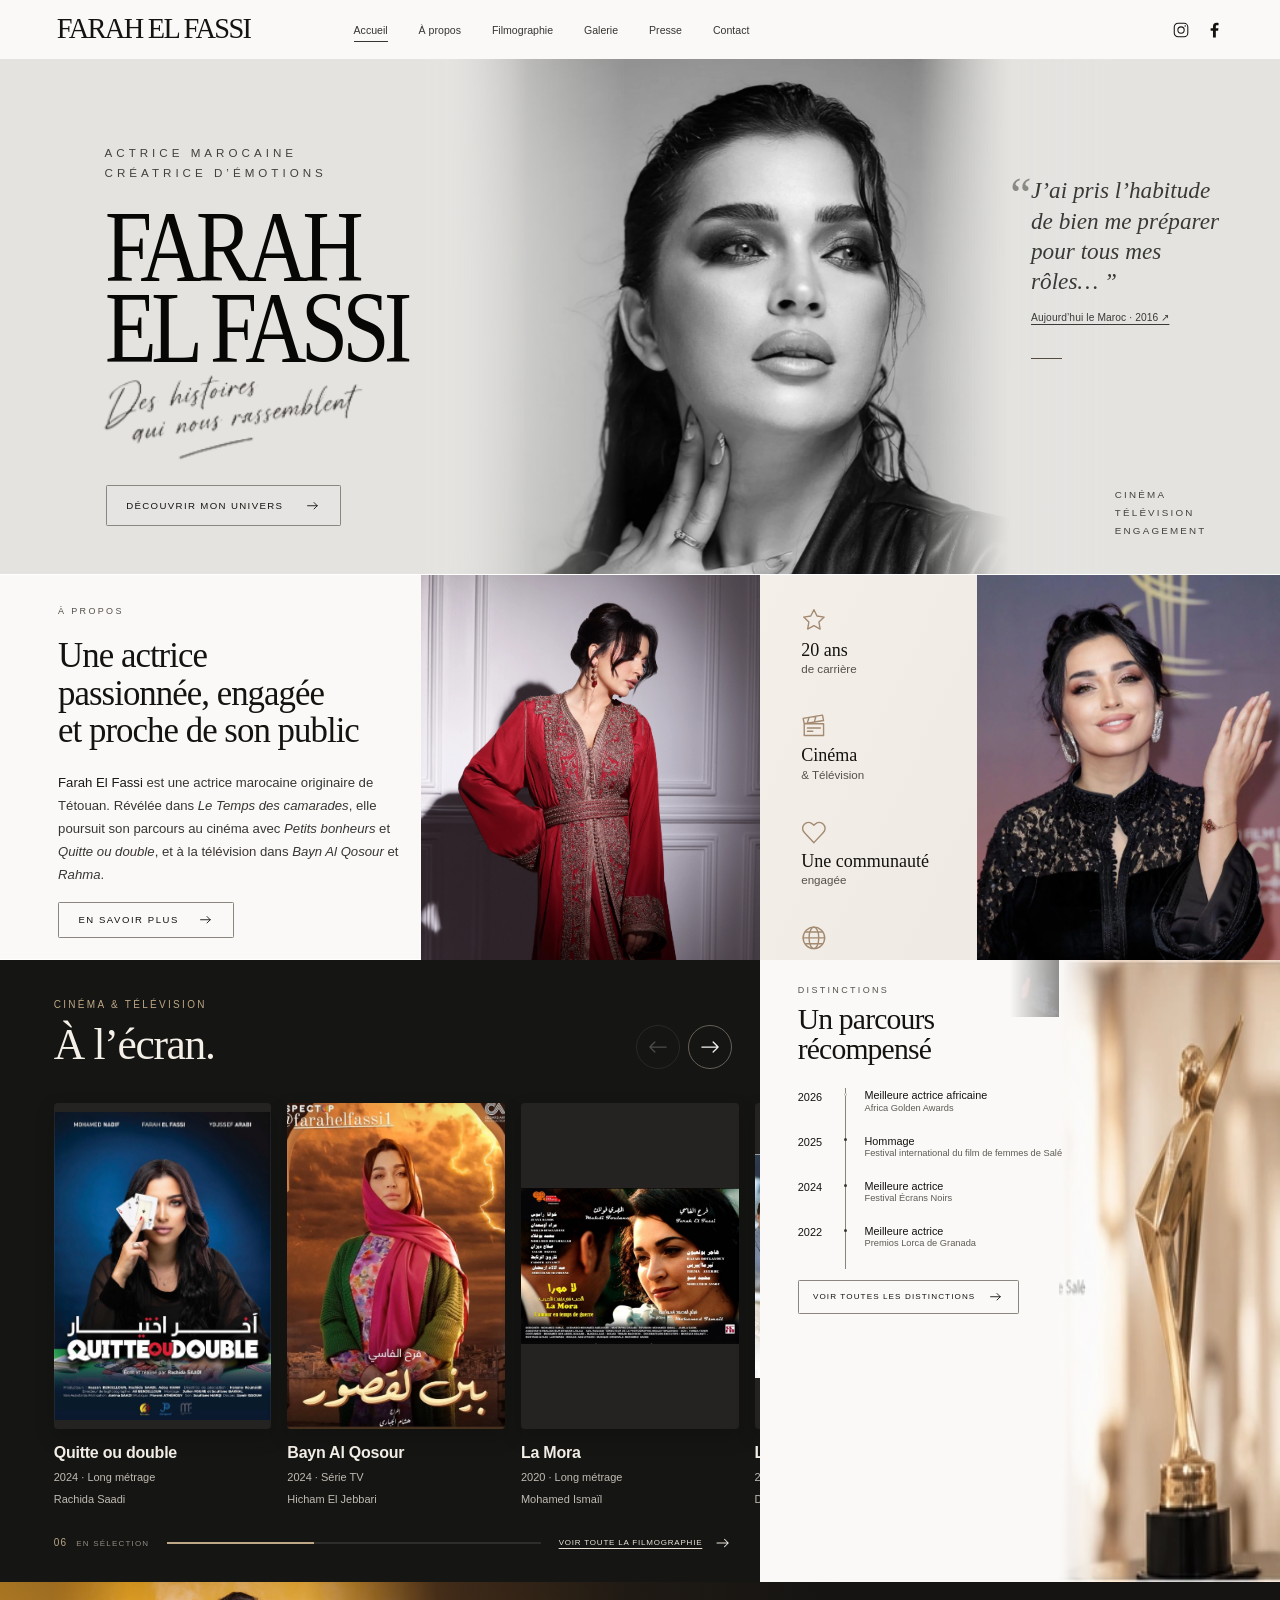
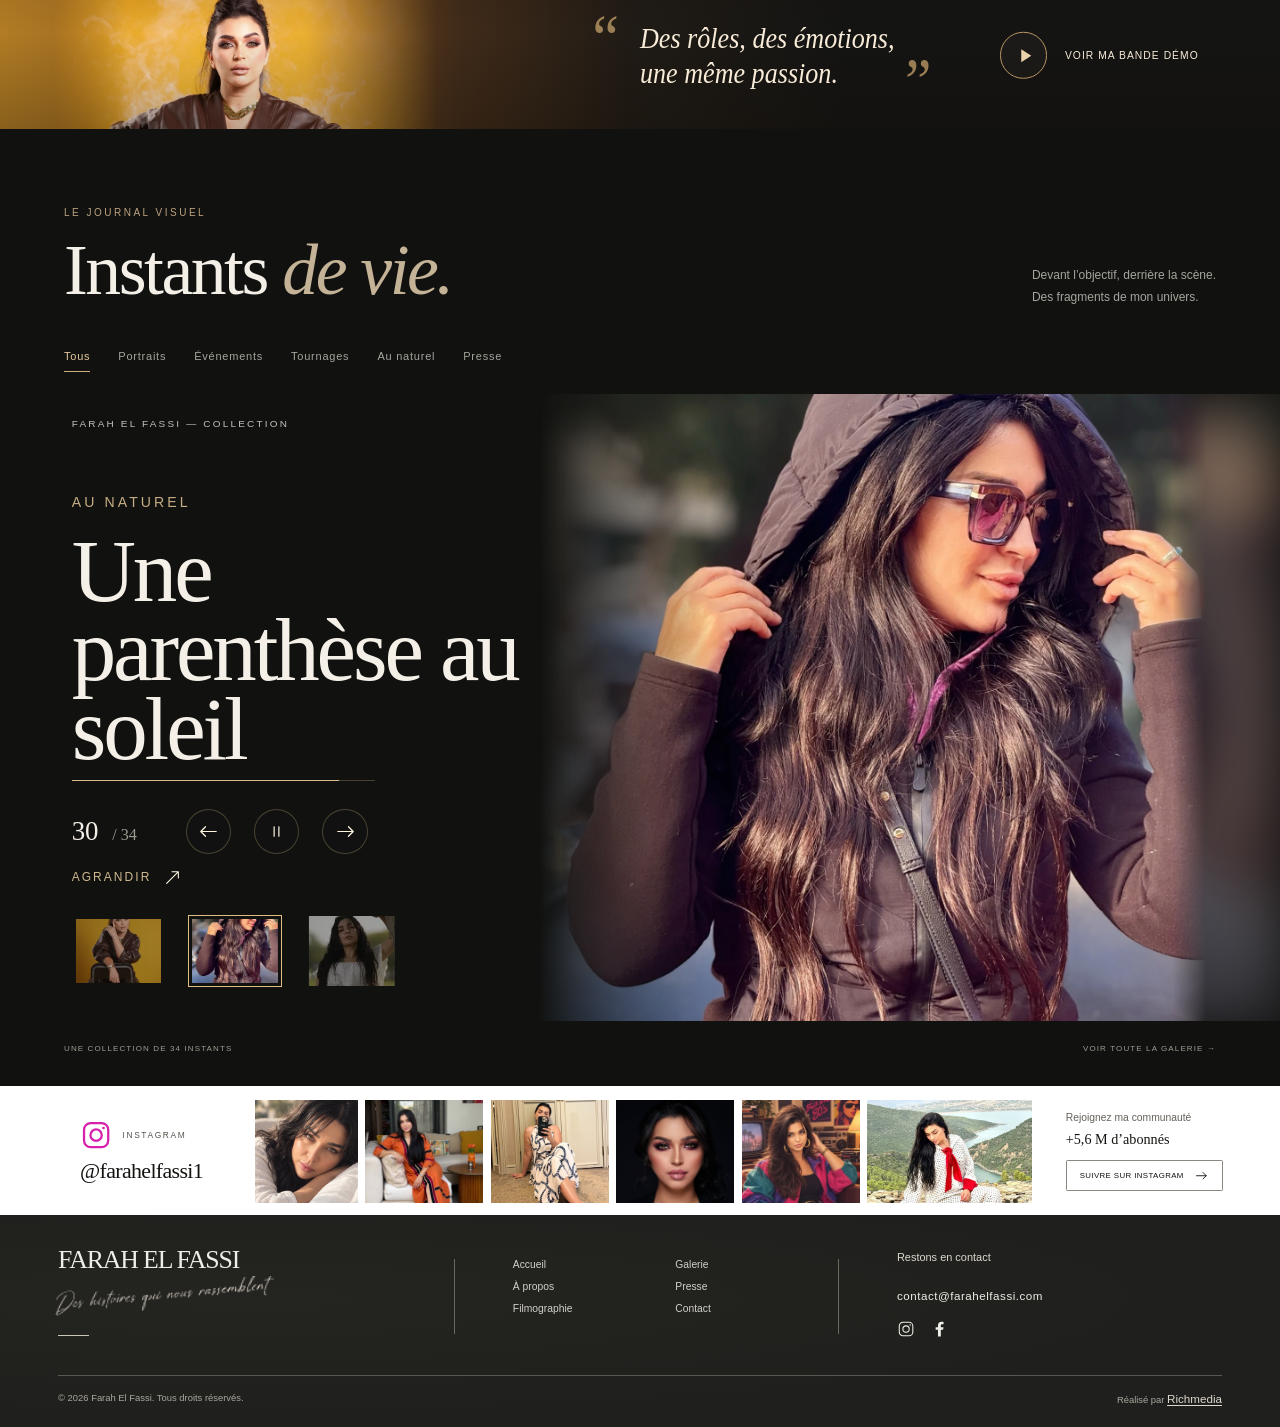
==== commit 51ce77a3: "Replace gold caftan photo with supplied red portrait" ====
--- a/index.html
+++ b/index.html
@@ -31,7 +31,7 @@
   <link rel="icon" href="assets/favicon.svg?v=ff-1" sizes="any" type="image/svg+xml">
   <link rel="apple-touch-icon" href="assets/apple-touch-icon.png?v=ff-1" sizes="180x180">
   <link rel="preload" as="image" href="assets/gallery/img_1605.webp">
-  <link rel="stylesheet" href="styles.css?v=portrait-swap-1">
+  <link rel="stylesheet" href="styles.css?v=red-caftan-1">
   <script>
     // Play on every home-page load, including links to #accueil and other sections.
     if (!window.matchMedia('(prefers-reduced-motion: reduce)').matches) {
@@ -114,7 +114,7 @@
           <p class="about-description" data-i18n="aboutText"><strong>Farah El Fassi</strong> est une actrice marocaine originaire de Tétouan. Révélée dans <em>Le Temps des camarades</em>, elle poursuit son parcours au cinéma avec <em>Petits bonheurs</em> et <em>Quitte ou double</em>, et à la télévision dans <em>Bayn Al Qosour</em> et <em>Rahma</em>.</p>
           <a class="outline-button" href="a-propos.html"><span data-i18n="more">EN SAVOIR PLUS</span><svg class="icon"><use href="#i-arrow"/></svg></a>
         </div>
-        <figure class="about-portrait"><img src="assets/hero-caftan.webp" alt="Farah El Fassi en caftan doré sous les arches" width="1708" height="2560" loading="lazy"></figure>
+        <figure class="about-portrait"><img src="assets/gallery/img_3631.webp" alt="Farah El Fassi en caftan rouge brodé, devant un mur aux moulures blanches" width="1707" height="2560" loading="lazy"></figure>
         <div class="about-pillars" aria-label="Univers et parcours">
           <div class="pillar"><svg class="icon"><use href="#i-star"/></svg><p><strong data-i18n="years">20 ans</strong><span data-i18n="career">de carrière</span></p></div>
           <div class="pillar"><svg class="icon"><use href="#i-clap"/></svg><p><strong data-i18n="cinema">Cinéma</strong><span data-i18n="television">&amp; Télévision</span></p></div>
--- a/styles.css
+++ b/styles.css
@@ -102,7 +102,7 @@
 .about-copy .outline-button { margin-top: calc(12 * var(--u)); min-width: calc(136 * var(--u)); }
 .about-portrait, .about-smile { width: 100%; height: 100%; object-fit: cover; }
 .about-portrait { overflow: hidden; }
-.about-portrait img { width: 100%; height: 100%; object-fit: cover; object-position: 50% 62%; transform: scale(1.5); transform-origin: 50% 65%; }
+.about-portrait img { width: 100%; height: 100%; object-fit: cover; object-position: 50% 12%; }
 .about-pillars { display: flex; flex-direction: column; justify-content: space-between; padding: calc(25 * var(--u)) calc(16 * var(--u)) calc(18 * var(--u)) calc(32 * var(--u)); background: linear-gradient(115deg,#f4efe8,#eee9e2); }
 .pillar .icon { width: calc(20 * var(--u)); height: calc(20 * var(--u)); margin-bottom: calc(5 * var(--u)); color: var(--accent); stroke-width: 1.3; }
 .pillar p { display: grid; gap: calc(1 * var(--u)); }
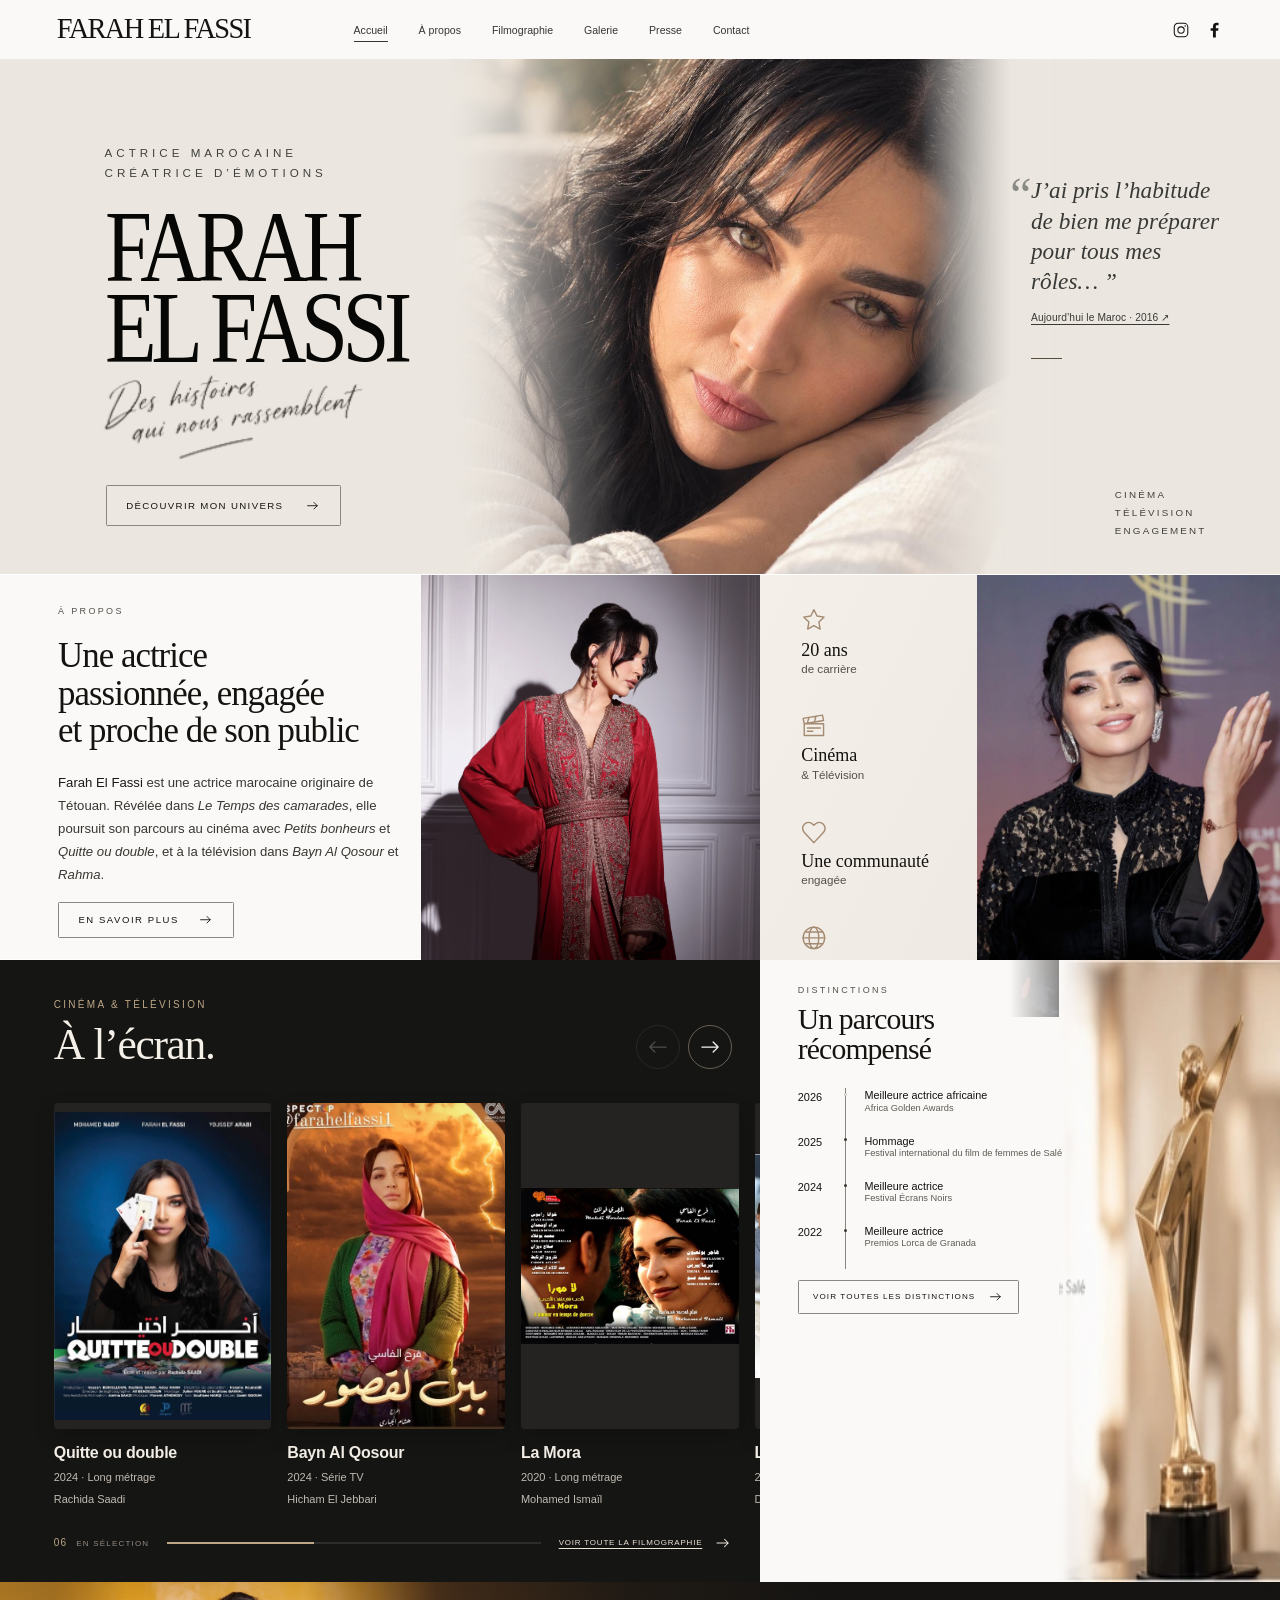
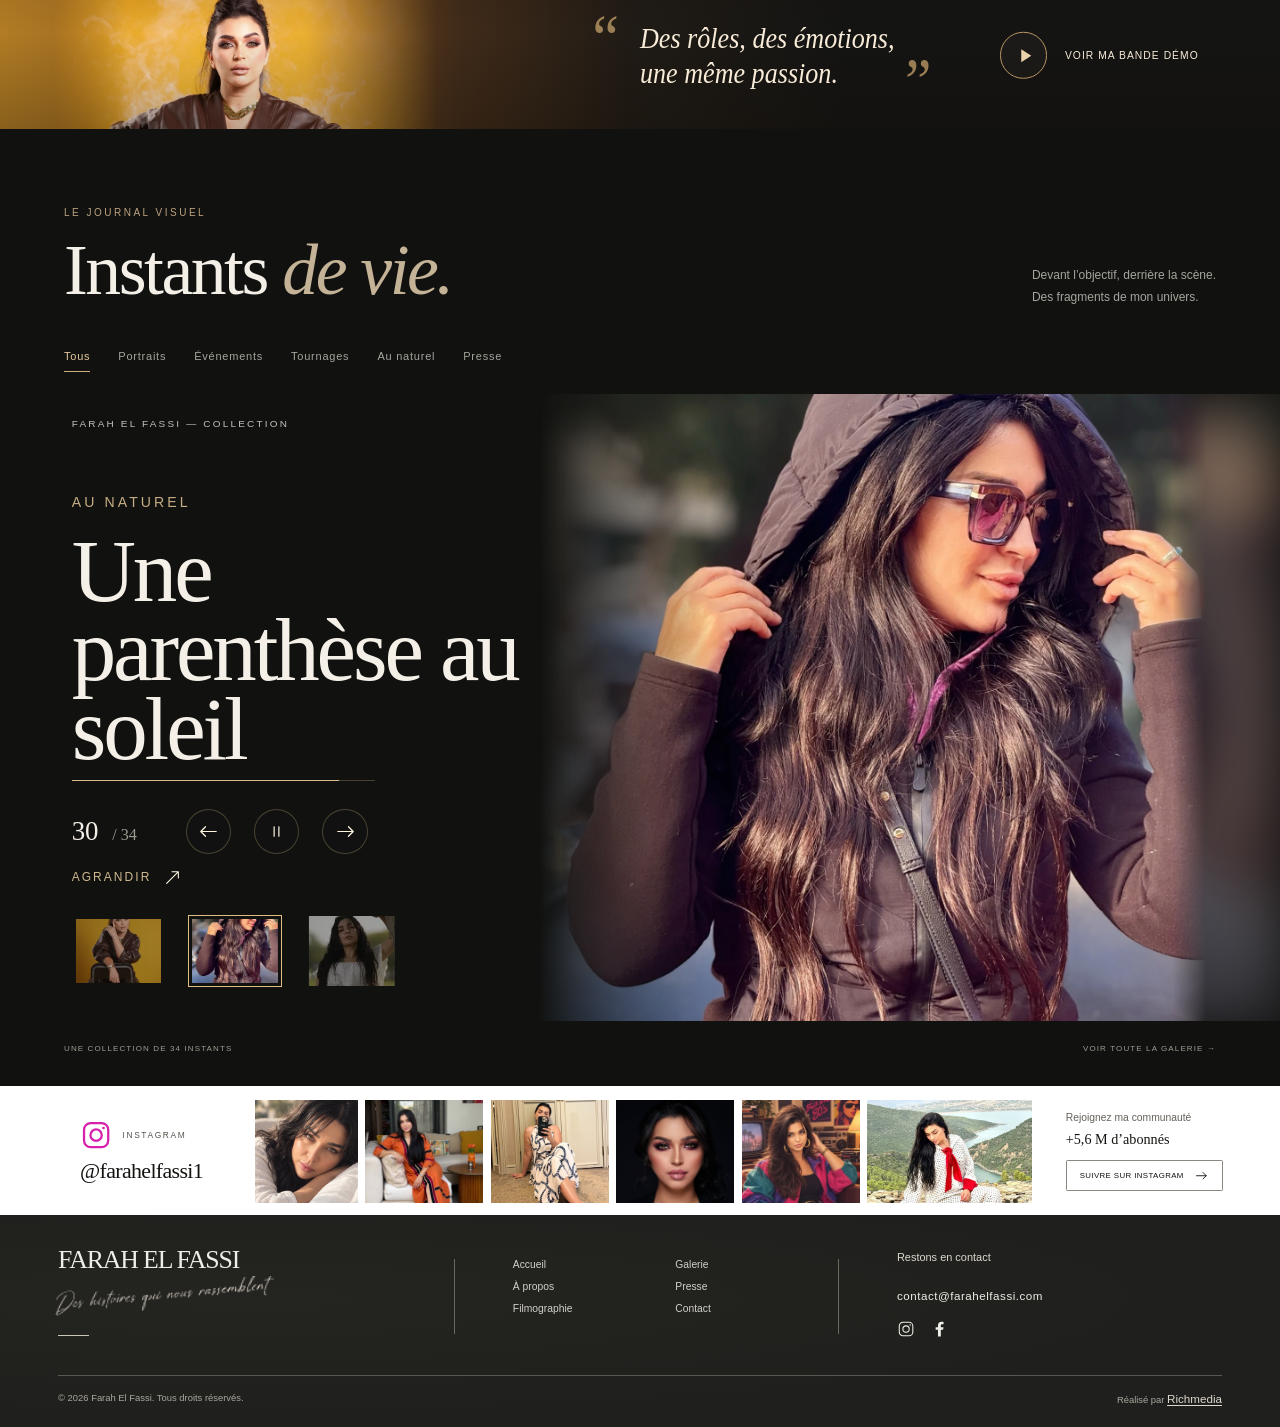
==== commit 8fe68361: "Use supplied natural-light portrait in homepage hero" ====
--- a/index.html
+++ b/index.html
@@ -30,8 +30,8 @@
   <link rel="icon" href="assets/favicon-32.png?v=ff-1" sizes="32x32" type="image/png">
   <link rel="icon" href="assets/favicon.svg?v=ff-1" sizes="any" type="image/svg+xml">
   <link rel="apple-touch-icon" href="assets/apple-touch-icon.png?v=ff-1" sizes="180x180">
-  <link rel="preload" as="image" href="assets/gallery/img_1605.webp">
-  <link rel="stylesheet" href="styles.css?v=red-caftan-1">
+  <link rel="preload" as="image" href="assets/hero-natural.jpg">
+  <link rel="stylesheet" href="styles.css?v=natural-hero-1">
   <script>
     // Play on every home-page load, including links to #accueil and other sections.
     if (!window.matchMedia('(prefers-reduced-motion: reduce)').matches) {
@@ -93,7 +93,7 @@
 
     <main id="contenu">
       <section class="hero" id="accueil" aria-labelledby="hero-title">
-        <img class="hero-background" src="assets/gallery/img_1605.webp" alt="Portrait de Farah El Fassi en noir et blanc, la main près du visage" width="1500" height="2000" fetchpriority="high">
+        <img class="hero-background" src="assets/hero-natural.jpg" alt="Farah El Fassi à la lumière naturelle, la tête posée sur son bras" width="1053" height="1053" fetchpriority="high">
         <div class="hero-copy">
           <p class="eyebrow hero-eyebrow" data-i18n="heroEyebrow">ACTRICE MAROCAINE<br>CRÉATRICE D’ÉMOTIONS</p>
           <h1 id="hero-title"><span>FARAH</span><span>EL FASSI</span></h1>
--- a/styles.css
+++ b/styles.css
@@ -77,10 +77,10 @@
 .menu-toggle { display: none; }
 
 /* 02 — Hero / 399 reference pixels. Text remains real HTML. */
-.hero { position: relative; height: calc(399 * var(--u)); isolation: isolate; overflow: hidden; background: #e4e3e0; }
-/* Neutral fades frame the monochrome portrait without covering the face. */
-.hero-background { position: absolute; inset: 0 auto 0 35%; width: 44%; max-width: none; height: 100%; object-fit: cover; object-position: 50% 0%; filter: grayscale(1); mask-image: linear-gradient(90deg,transparent,black 14%,black 84%,transparent); z-index: -2; }
-.hero::after { content: ''; position: absolute; inset: 0; z-index: -1; pointer-events: none; background: linear-gradient(90deg,#e4e3e0 0%,#e4e3e0 33%,#e4e3e0a6 40%,#e4e3e000 49%,#e4e3e000 71%,#e4e3e0a6 79%,#e4e3e0 87%); }
+.hero { position: relative; height: calc(399 * var(--u)); isolation: isolate; overflow: hidden; background: #ebe6df; }
+/* Soft ivory fades frame the supplied portrait in its natural colours. */
+.hero-background { position: absolute; inset: 0 auto 0 35%; width: 44%; max-width: none; height: 100%; object-fit: cover; object-position: 50% 48%; mask-image: linear-gradient(90deg,transparent,black 14%,black 84%,transparent); z-index: -2; }
+.hero::after { content: ''; position: absolute; inset: 0; z-index: -1; pointer-events: none; background: linear-gradient(90deg,#ebe6df 0%,#ebe6df 33%,#ebe6dfa6 40%,#ebe6df00 49%,#ebe6df00 71%,#ebe6dfa6 79%,#ebe6df 87%); }
 .hero-copy { position: absolute; left: calc(81 * var(--u)); top: calc(65 * var(--u)); }
 .hero-eyebrow { font-size: calc(9 * var(--u)); line-height: 1.7; letter-spacing: calc(3.1 * var(--u)); color: #41413e; }
 .hero h1 { margin-top: calc(18 * var(--u)); font-size: calc(79 * var(--u)); line-height: .795; letter-spacing: calc(-5.1 * var(--u)); color: #070705; }
@@ -257,8 +257,8 @@
   .main-nav a, .main-nav > button { font-size: 16px; text-align: left; padding: 12px 0; }
   .main-nav a::after, .main-nav > button::after { right: auto; width: 25px; }
   .hero { height: 710px; }
-  .hero-background { width: min(100%, 560px); left: 50%; translate: -50% 0; object-position: 50% 0%; height: 550px; mask-image: linear-gradient(90deg,transparent,black 5%,black 95%,transparent); }
-  .hero::after { content: ''; position: absolute; inset: 0; z-index: -1; background: linear-gradient(0deg,#e4e3e0 0%,#e4e3e0 29%,#e4e3e0f2 40%,#e4e3e080 51%,#e4e3e000 67%); }
+  .hero-background { width: min(100%, 500px); left: 50%; translate: -50% 0; object-position: 65% 35%; height: 440px; mask-image: linear-gradient(90deg,transparent,black 14%,black 88%,transparent); }
+  .hero::after { content: ''; position: absolute; inset: 0; z-index: -1; background: linear-gradient(0deg,#ebe6df 0%,#ebe6df 32%,#ebe6dff5 39%,#ebe6df80 46%,#ebe6df00 57%); }
   .hero-copy { left: 34px; top: auto; bottom: 40px; width: calc(100% - 68px); }
   .hero-eyebrow { font-size: 9px; line-height: 1.7; letter-spacing: 2.6px; }
   .hero h1 { font-size: 78px; line-height: .84; letter-spacing: -4px; margin-top: 18px; }
@@ -350,7 +350,7 @@
   .header-tools { gap: 4px; }
   .main-nav { top: 66px; }
   .hero { height: 690px; }
-  .hero-background { height: 530px; mask-image: none; }
+  .hero-background { height: 440px; mask-image: none; }
   .hero-copy { left: 26px; width: calc(100% - 52px); bottom: 30px; }
   .hero h1 { font-size: 72px; letter-spacing: -4px; }
   .hero-disciplines { display: none; }
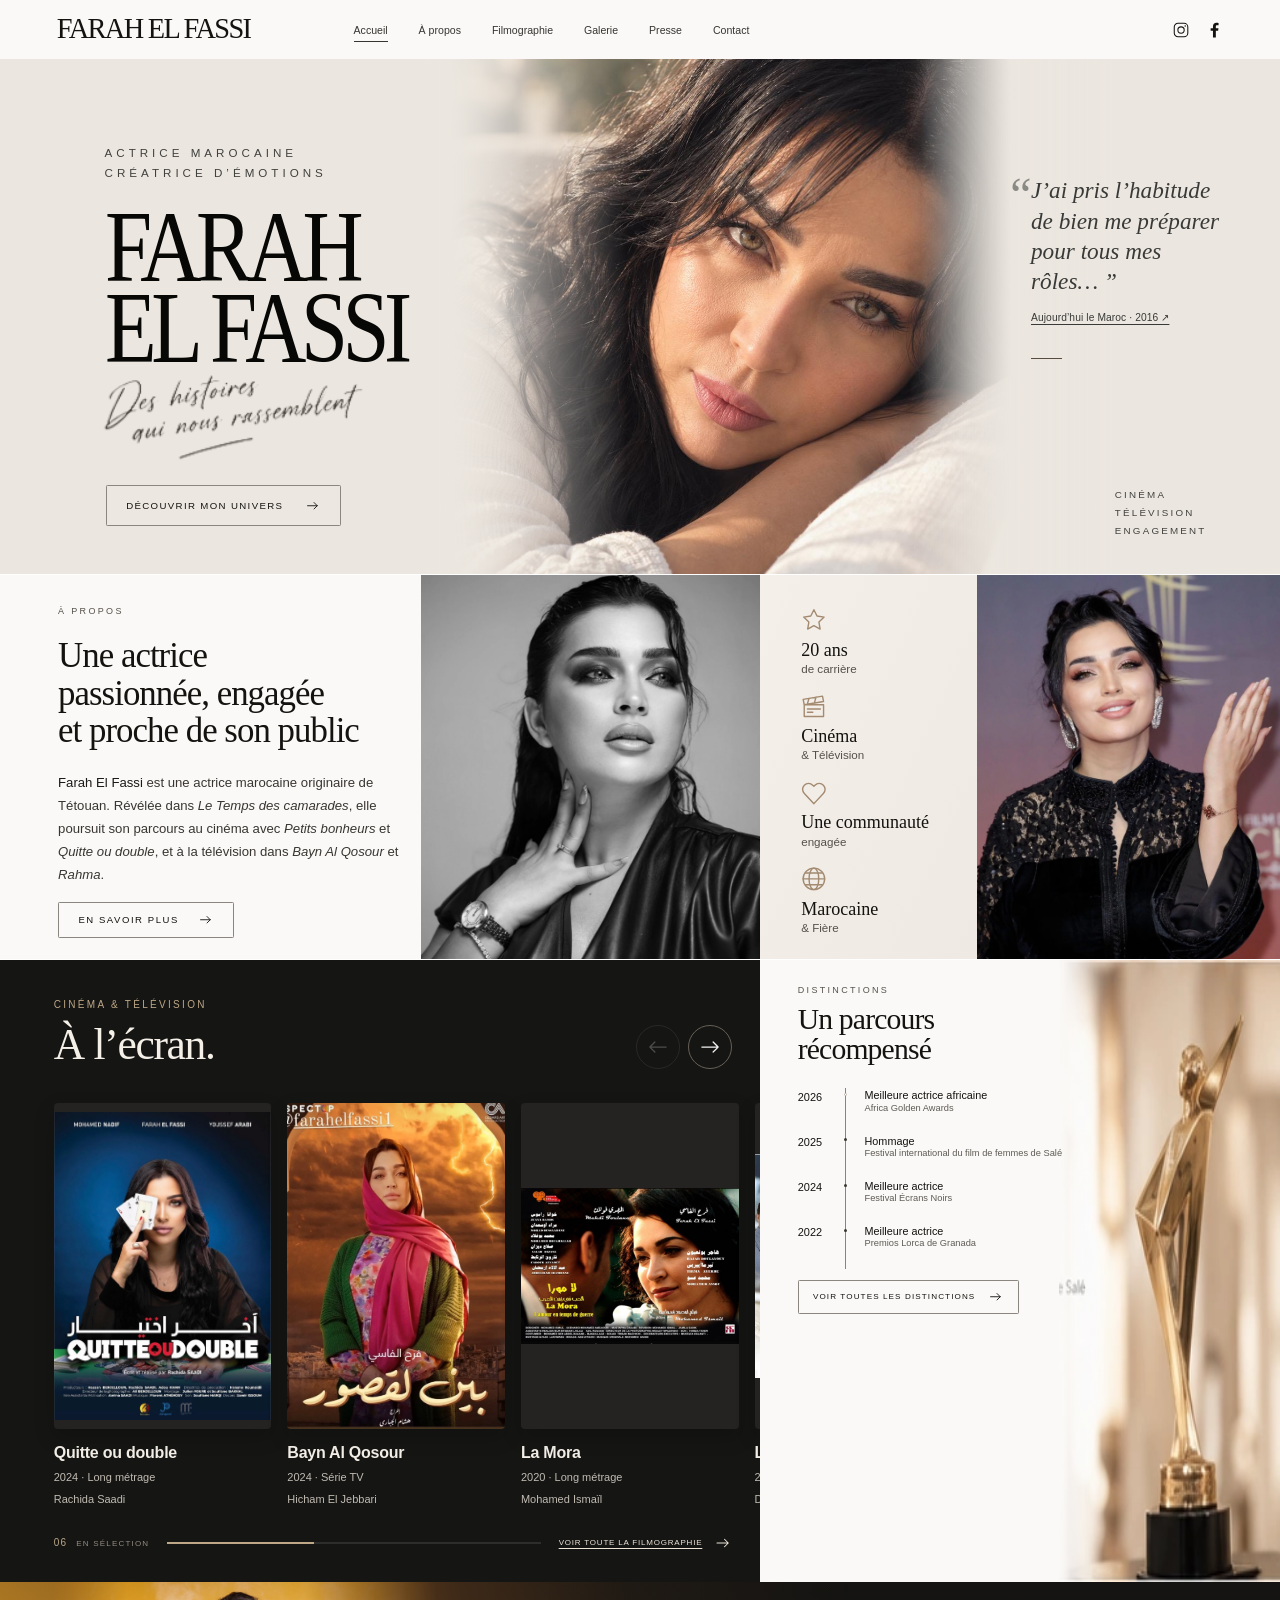
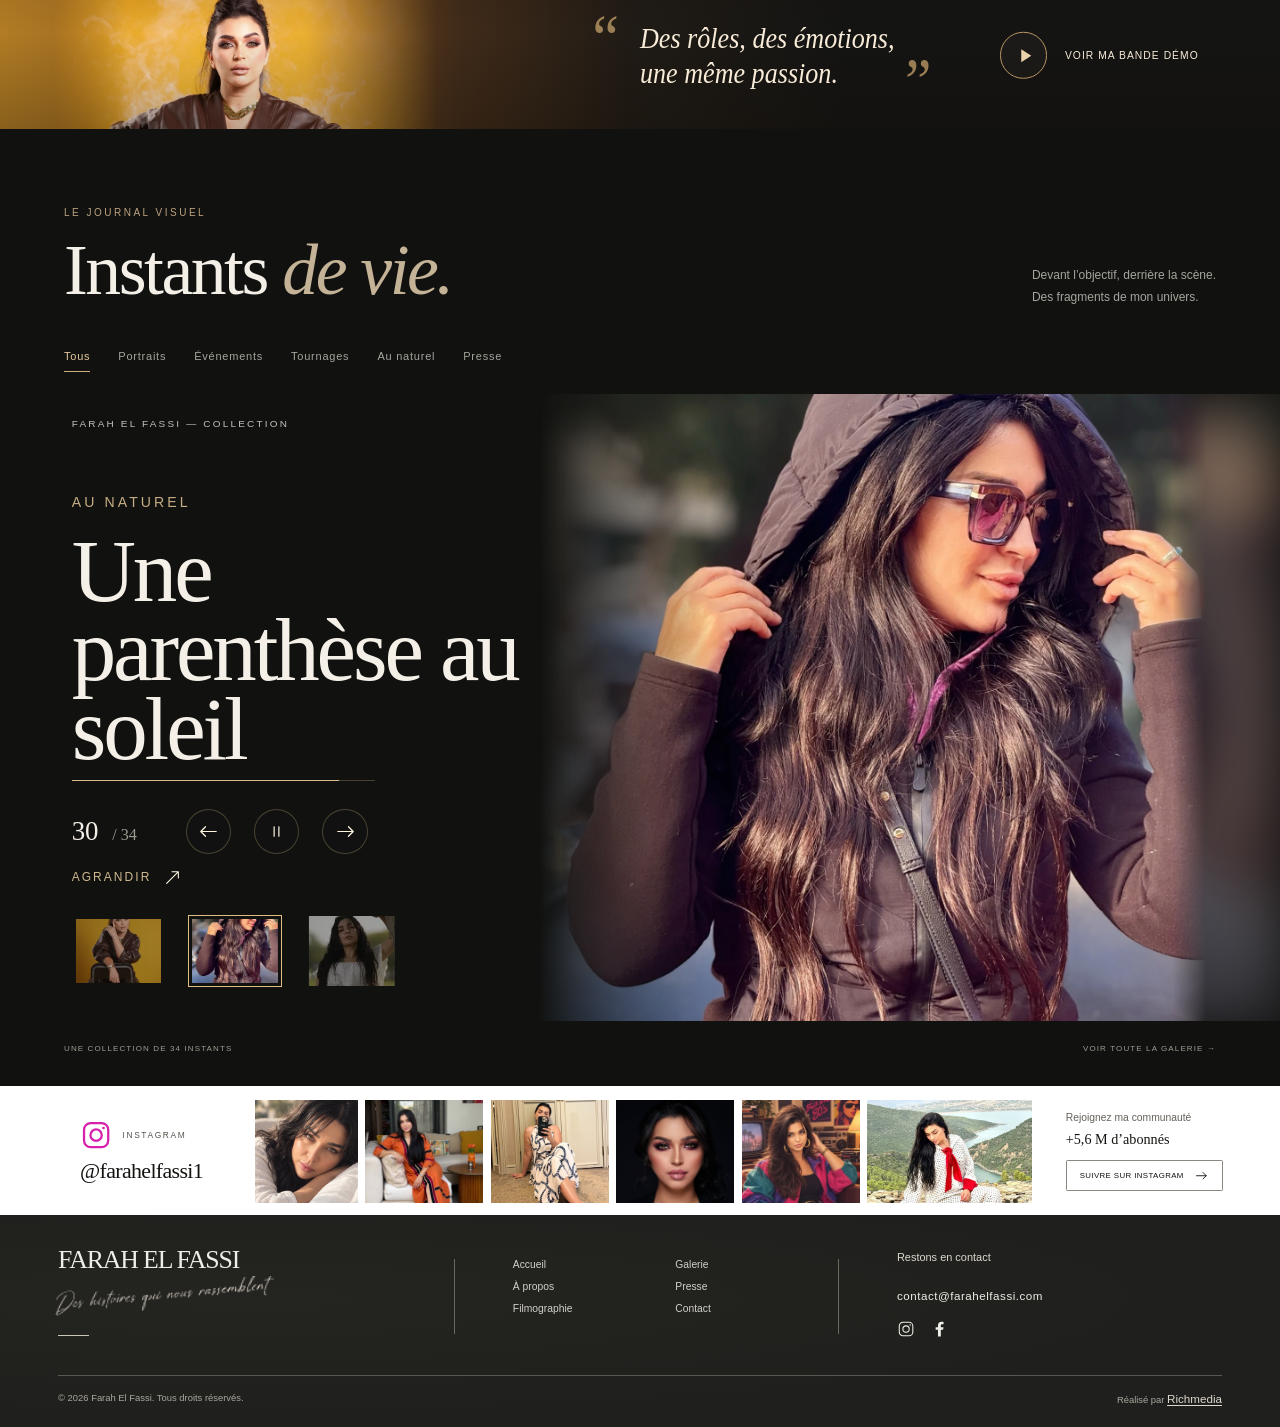
==== commit c810a3a4: "Restore black-and-white portrait in homepage about section" ====
--- a/index.html
+++ b/index.html
@@ -31,7 +31,7 @@
   <link rel="icon" href="assets/favicon.svg?v=ff-1" sizes="any" type="image/svg+xml">
   <link rel="apple-touch-icon" href="assets/apple-touch-icon.png?v=ff-1" sizes="180x180">
   <link rel="preload" as="image" href="assets/hero-natural.jpg">
-  <link rel="stylesheet" href="styles.css?v=natural-hero-1">
+  <link rel="stylesheet" href="styles.css?v=about-portrait-1">
   <script>
     // Play on every home-page load, including links to #accueil and other sections.
     if (!window.matchMedia('(prefers-reduced-motion: reduce)').matches) {
@@ -114,7 +114,7 @@
           <p class="about-description" data-i18n="aboutText"><strong>Farah El Fassi</strong> est une actrice marocaine originaire de Tétouan. Révélée dans <em>Le Temps des camarades</em>, elle poursuit son parcours au cinéma avec <em>Petits bonheurs</em> et <em>Quitte ou double</em>, et à la télévision dans <em>Bayn Al Qosour</em> et <em>Rahma</em>.</p>
           <a class="outline-button" href="a-propos.html"><span data-i18n="more">EN SAVOIR PLUS</span><svg class="icon"><use href="#i-arrow"/></svg></a>
         </div>
-        <figure class="about-portrait"><img src="assets/gallery/img_3631.webp" alt="Farah El Fassi en caftan rouge brodé, devant un mur aux moulures blanches" width="1707" height="2560" loading="lazy"></figure>
+        <figure class="about-portrait"><img src="assets/gallery/img_1605.webp" alt="Portrait de Farah El Fassi en noir et blanc, la main près du visage" width="1500" height="2000" loading="lazy"></figure>
         <div class="about-pillars" aria-label="Univers et parcours">
           <div class="pillar"><svg class="icon"><use href="#i-star"/></svg><p><strong data-i18n="years">20 ans</strong><span data-i18n="career">de carrière</span></p></div>
           <div class="pillar"><svg class="icon"><use href="#i-clap"/></svg><p><strong data-i18n="cinema">Cinéma</strong><span data-i18n="television">&amp; Télévision</span></p></div>
--- a/styles.css
+++ b/styles.css
@@ -102,7 +102,7 @@
 .about-copy .outline-button { margin-top: calc(12 * var(--u)); min-width: calc(136 * var(--u)); }
 .about-portrait, .about-smile { width: 100%; height: 100%; object-fit: cover; }
 .about-portrait { overflow: hidden; }
-.about-portrait img { width: 100%; height: 100%; object-fit: cover; object-position: 50% 12%; }
+.about-portrait img { width: 100%; height: 100%; object-fit: cover; object-position: 50% 22%; filter: grayscale(1); }
 .about-pillars { display: flex; flex-direction: column; justify-content: space-between; padding: calc(25 * var(--u)) calc(16 * var(--u)) calc(18 * var(--u)) calc(32 * var(--u)); background: linear-gradient(115deg,#f4efe8,#eee9e2); }
 .pillar .icon { width: calc(20 * var(--u)); height: calc(20 * var(--u)); margin-bottom: calc(5 * var(--u)); color: var(--accent); stroke-width: 1.3; }
 .pillar p { display: grid; gap: calc(1 * var(--u)); }
@@ -433,7 +433,7 @@
   .site-header > .brand { font-size: calc(22 * var(--u)); }
   .hero h1 { transform: scaleX(.83); transform-origin: top left; width: max-content; }
   .hero-quote { left: auto; right: calc(39 * var(--u)); width: calc(154 * var(--u)); font-size: calc(18 * var(--u)); line-height: 1.3; }
-  .about { grid-template-columns: 32.86% 26.51% 16.94% 23.69%; }
+  .about { grid-template-columns: 32.86% 26.51% 16.94% 23.69%; grid-template-rows: minmax(0,1fr); }
   .about-description { font-size: calc(10.2 * var(--u)); max-width: calc(265 * var(--u)); line-height: 1.76; }
   .about-pillars { padding-left: calc(32 * var(--u)); }
   .awards-photo { width: calc(171 * var(--u)); object-fit: fill; }
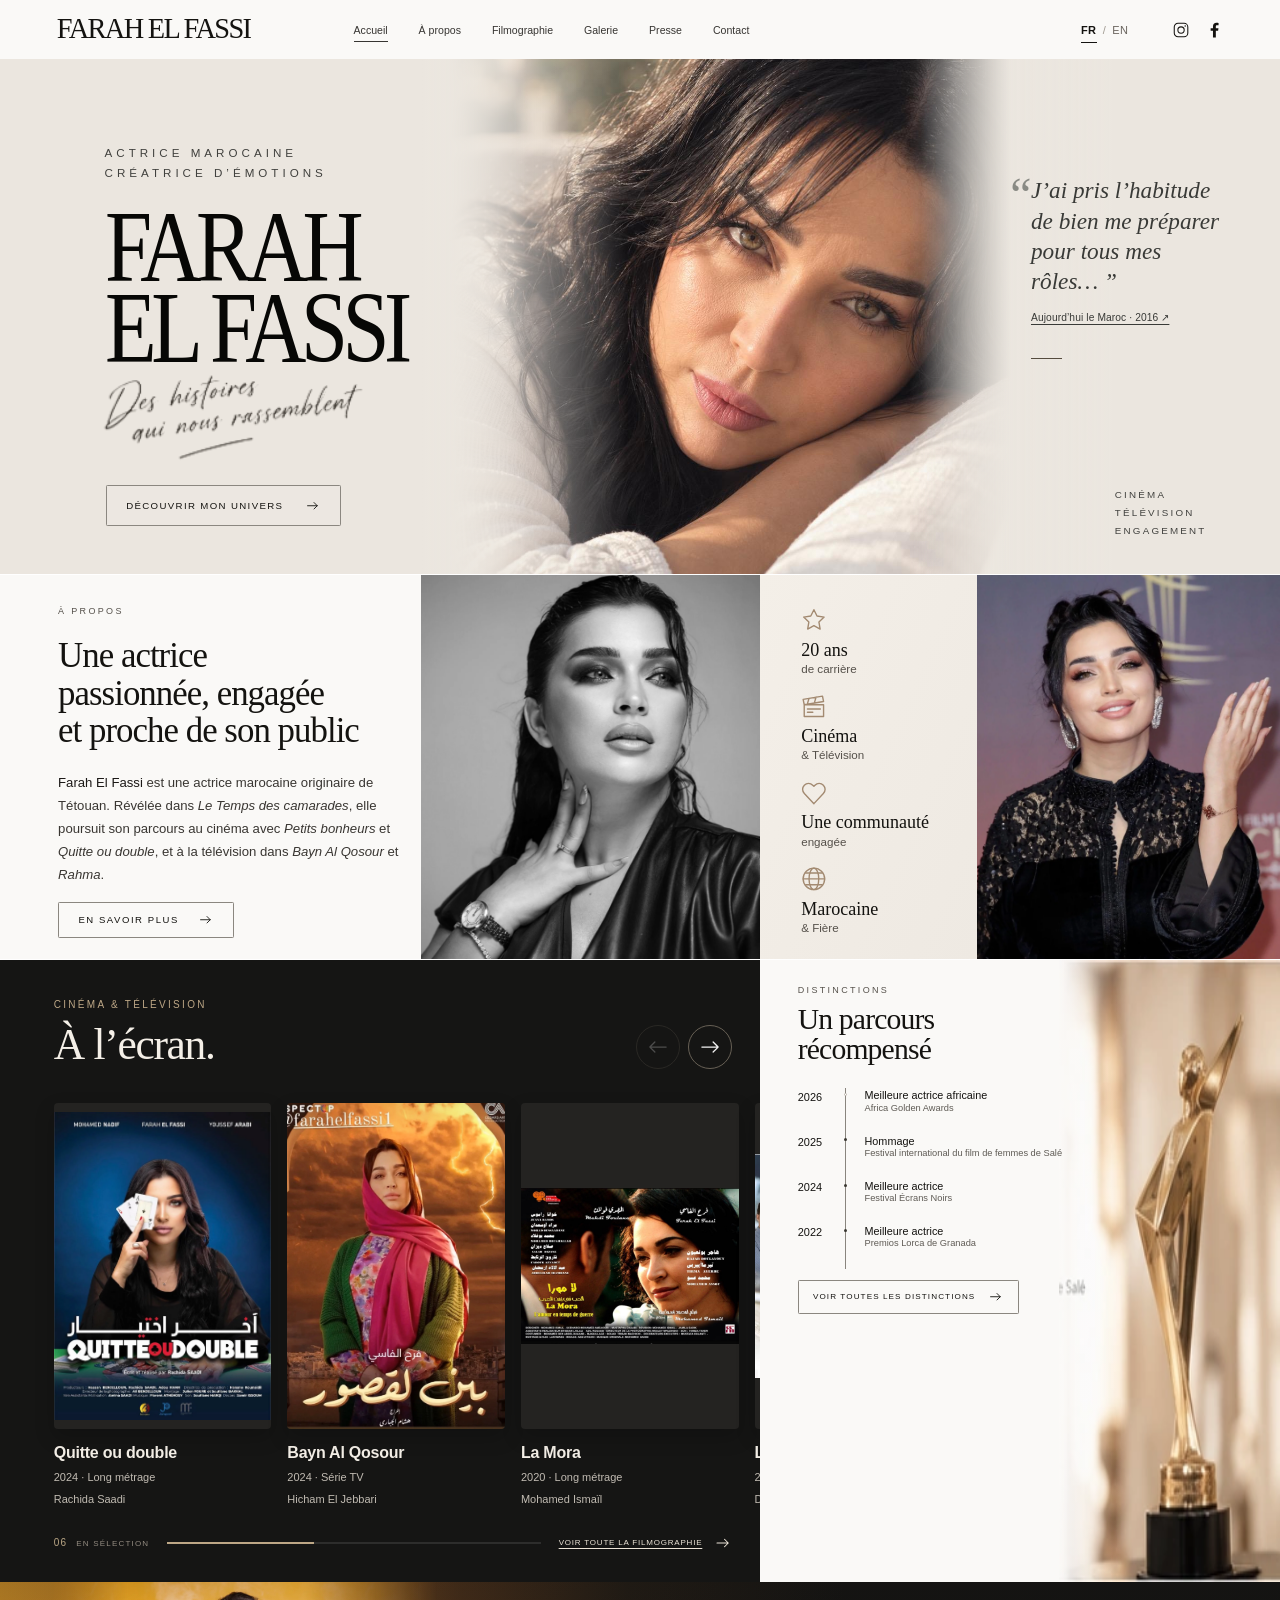
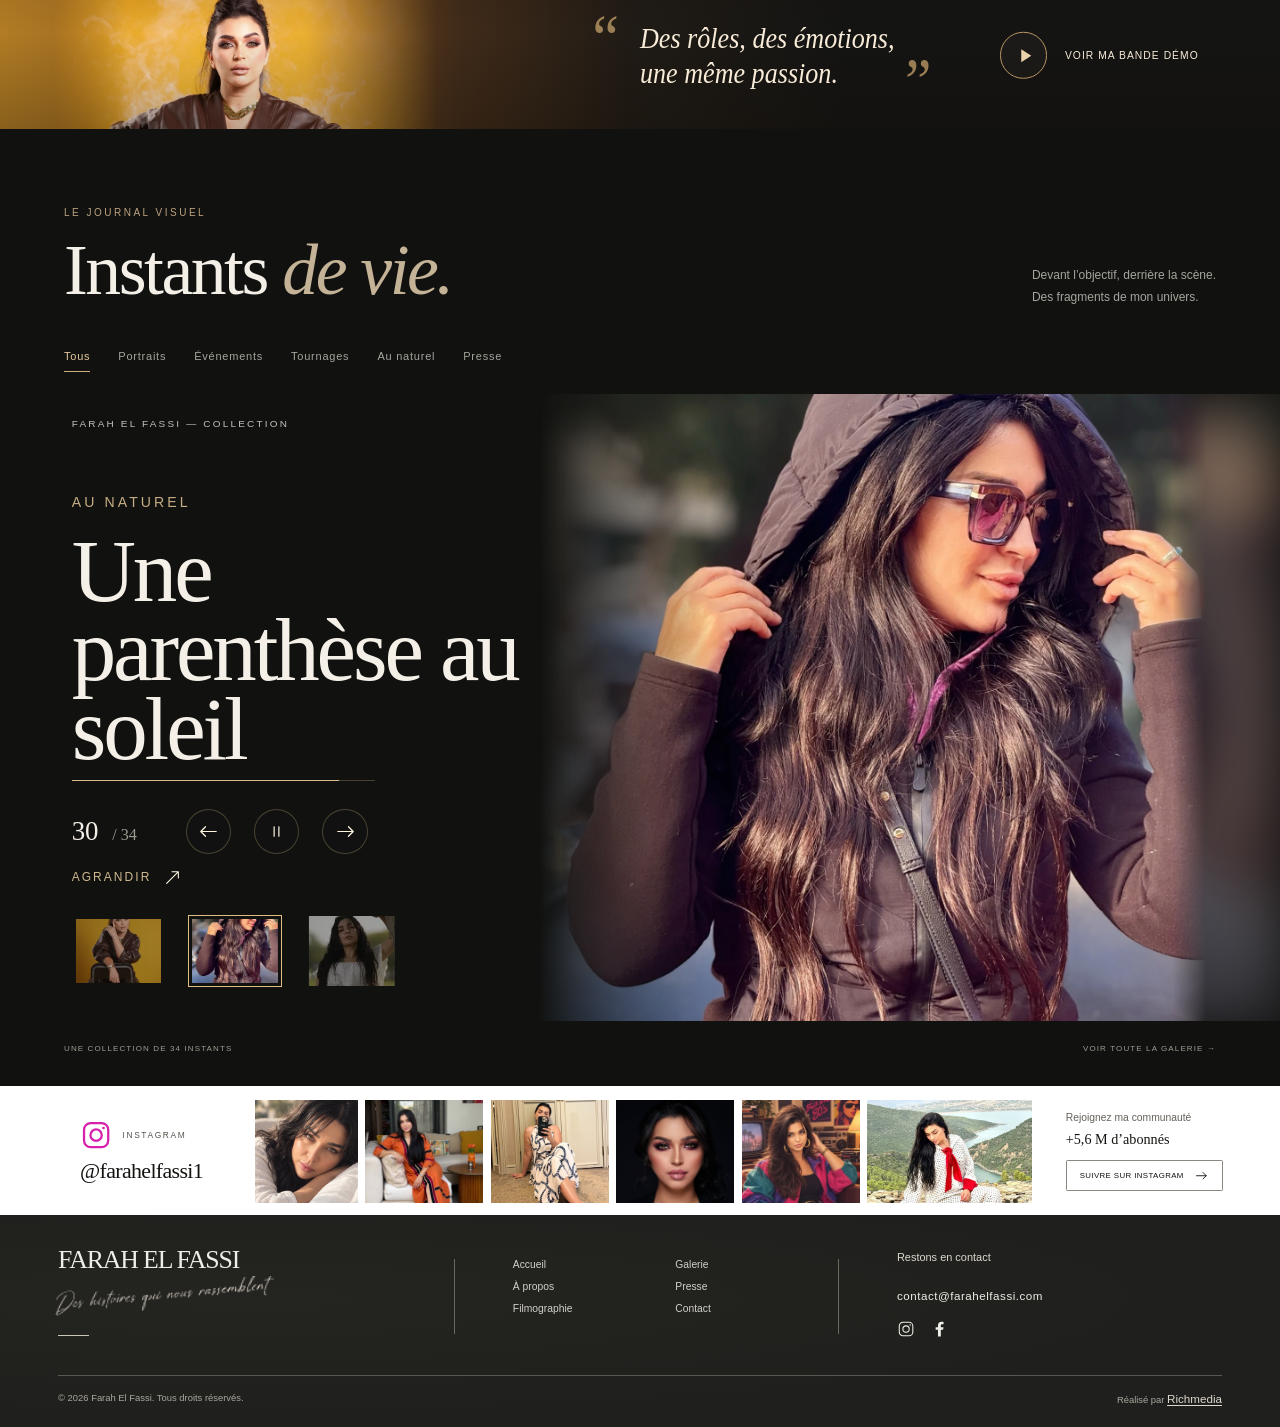
==== commit 608fd196: "Add persistent French and English header navigation" ====
--- a/index.html
+++ b/index.html
@@ -2,6 +2,7 @@
 <html lang="fr">
 <head>
   <meta charset="utf-8">
+  <script src="language.js?v=language-switch-1"></script>
   <meta name="viewport" content="width=device-width, initial-scale=1">
   <meta name="color-scheme" content="light">
   <meta name="theme-color" content="#f5f2ed">
@@ -31,7 +32,7 @@
   <link rel="icon" href="assets/favicon.svg?v=ff-1" sizes="any" type="image/svg+xml">
   <link rel="apple-touch-icon" href="assets/apple-touch-icon.png?v=ff-1" sizes="180x180">
   <link rel="preload" as="image" href="assets/hero-natural.jpg">
-  <link rel="stylesheet" href="styles.css?v=about-portrait-1">
+  <link rel="stylesheet" href="styles.css?v=language-switch-2">
   <script>
     // Play on every home-page load, including links to #accueil and other sections.
     if (!window.matchMedia('(prefers-reduced-motion: reduce)').matches) {
@@ -39,7 +40,7 @@
       window.setTimeout(() => document.documentElement.classList.remove('cinema-enter'), 3800);
     }
   </script>
-  <script src="script.js?v=verified-content-2" defer></script>
+  <script src="script.js?v=language-switch-1" defer></script>
 </head>
 <body data-page="home">
   <div class="cinema-intro" aria-hidden="true">
@@ -81,6 +82,11 @@
         <a href="contact.html" data-i18n="navContact">Contact</a>
       </nav>
       <div class="header-tools">
+        <nav class="language-switch" aria-label="Choisir la langue">
+          <a href="index.html?lang=fr" data-language="fr" lang="fr" hreflang="fr" aria-label="Français" aria-current="true">FR</a>
+          <span aria-hidden="true">/</span>
+          <a href="en/index.html?lang=en" data-language="en" lang="en" hreflang="en" aria-label="English">EN</a>
+        </nav>
         <div class="socials header-socials">
           <a href="https://www.instagram.com/farahelfassi1/" target="_blank" rel="noopener noreferrer" aria-label="Instagram — nouvel onglet"><svg class="icon"><use href="#i-instagram"/></svg></a>
 
--- a/styles.css
+++ b/styles.css
@@ -71,9 +71,13 @@
 .main-nav a::after, .main-nav > button::after { content: ''; position: absolute; left: 0; right: 0; bottom: calc(3 * var(--u)); height: 1px; background: currentColor; transform: scaleX(0); transform-origin: left; transition: transform .2s; }
 .main-nav a.is-active::after, .main-nav a:hover::after, .main-nav > button:hover::after { transform: scaleX(1); }
 .header-tools { margin-left: auto; display: flex; align-items: center; gap: calc(29 * var(--u)); }
-
-
-
+.language-switch { display: flex; flex-shrink: 0; align-items: center; font-size: clamp(11px, calc(8.2 * var(--u)), 16px); letter-spacing: .04em; }
+.language-switch a { position: relative; display: grid; place-items: center; min-width: 28px; min-height: 44px; color: #69645e; }
+.language-switch > span { color: #a09a91; }
+.language-switch a[aria-current] { color: var(--ink); font-weight: 700; }
+.language-switch a[aria-current]::after { content: ''; position: absolute; bottom: 9px; left: 6px; right: 6px; height: 1px; background: currentColor; }
+.language-switch a:hover { color: var(--ink); }
+.language-switch a:focus-visible { outline: 2px solid var(--accent); outline-offset: -2px; }
 .menu-toggle { display: none; }
 
 /* 02 — Hero / 399 reference pixels. Text remains real HTML. */
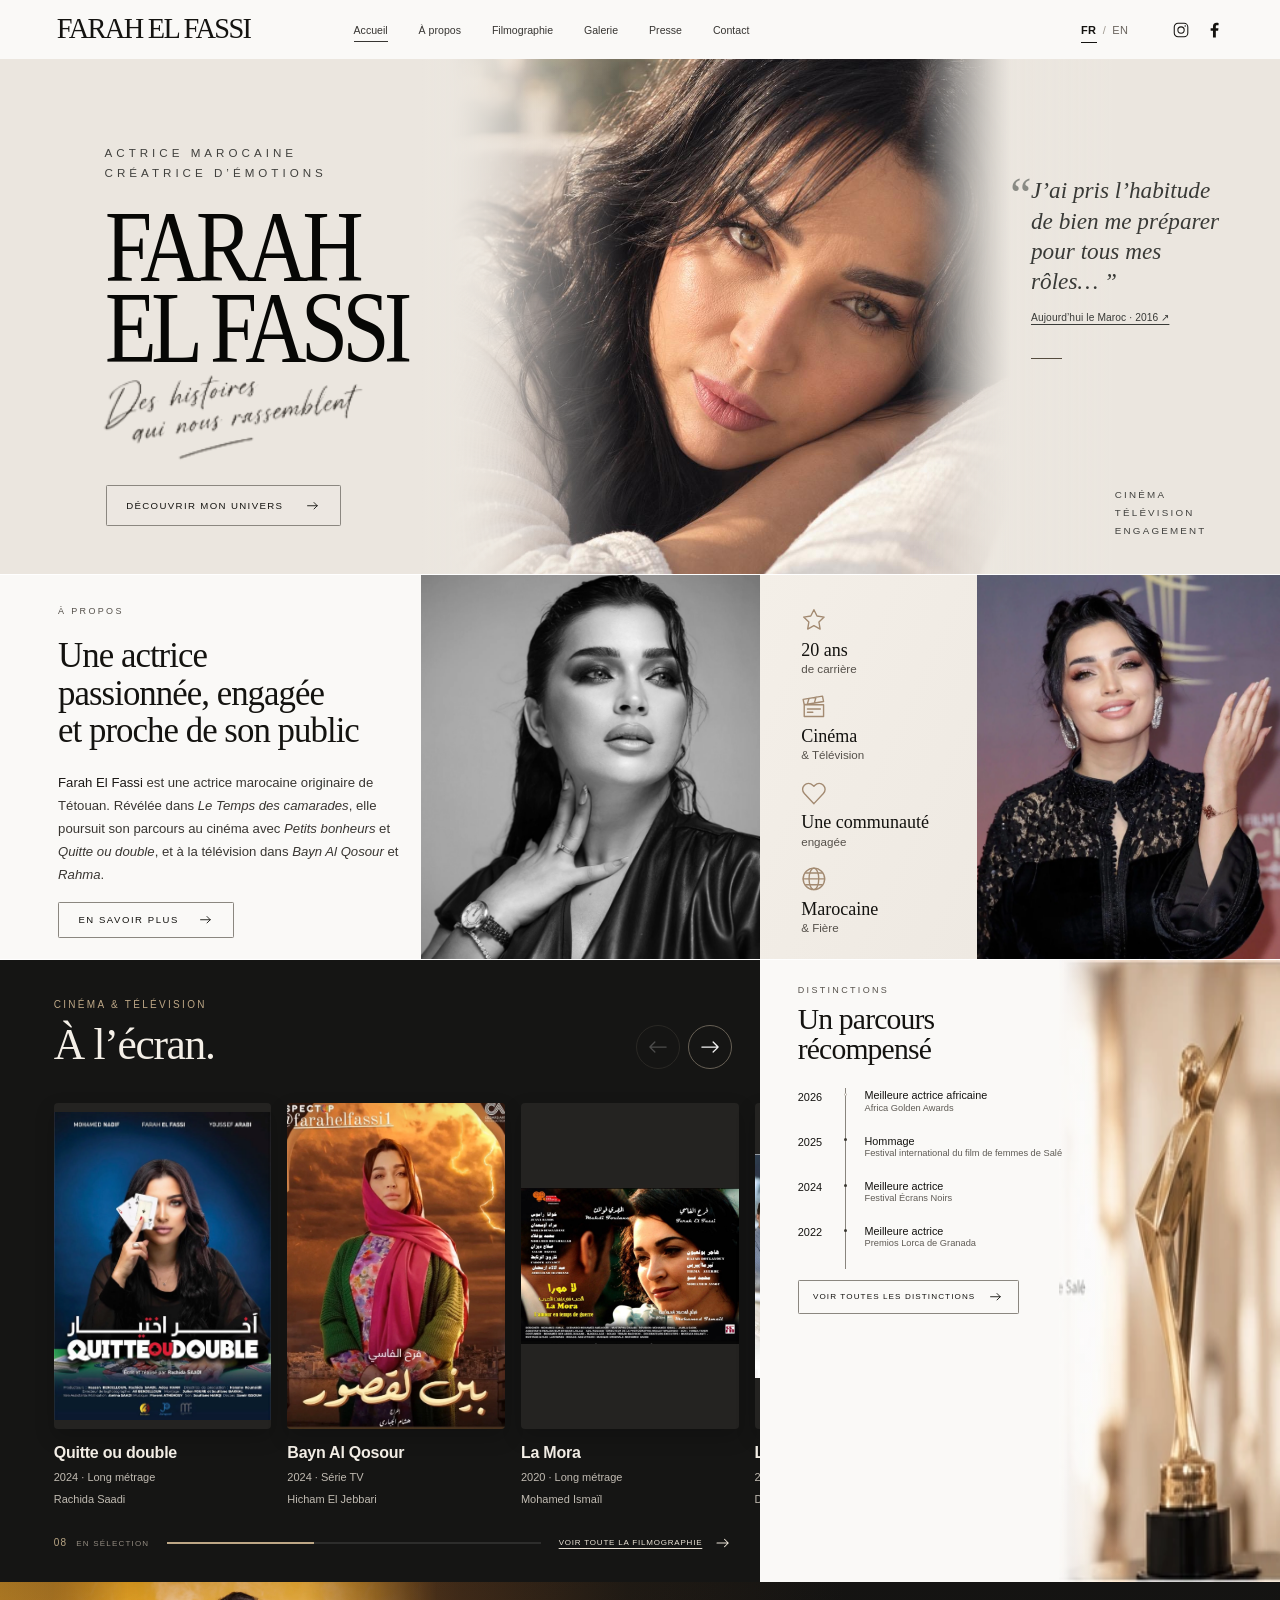
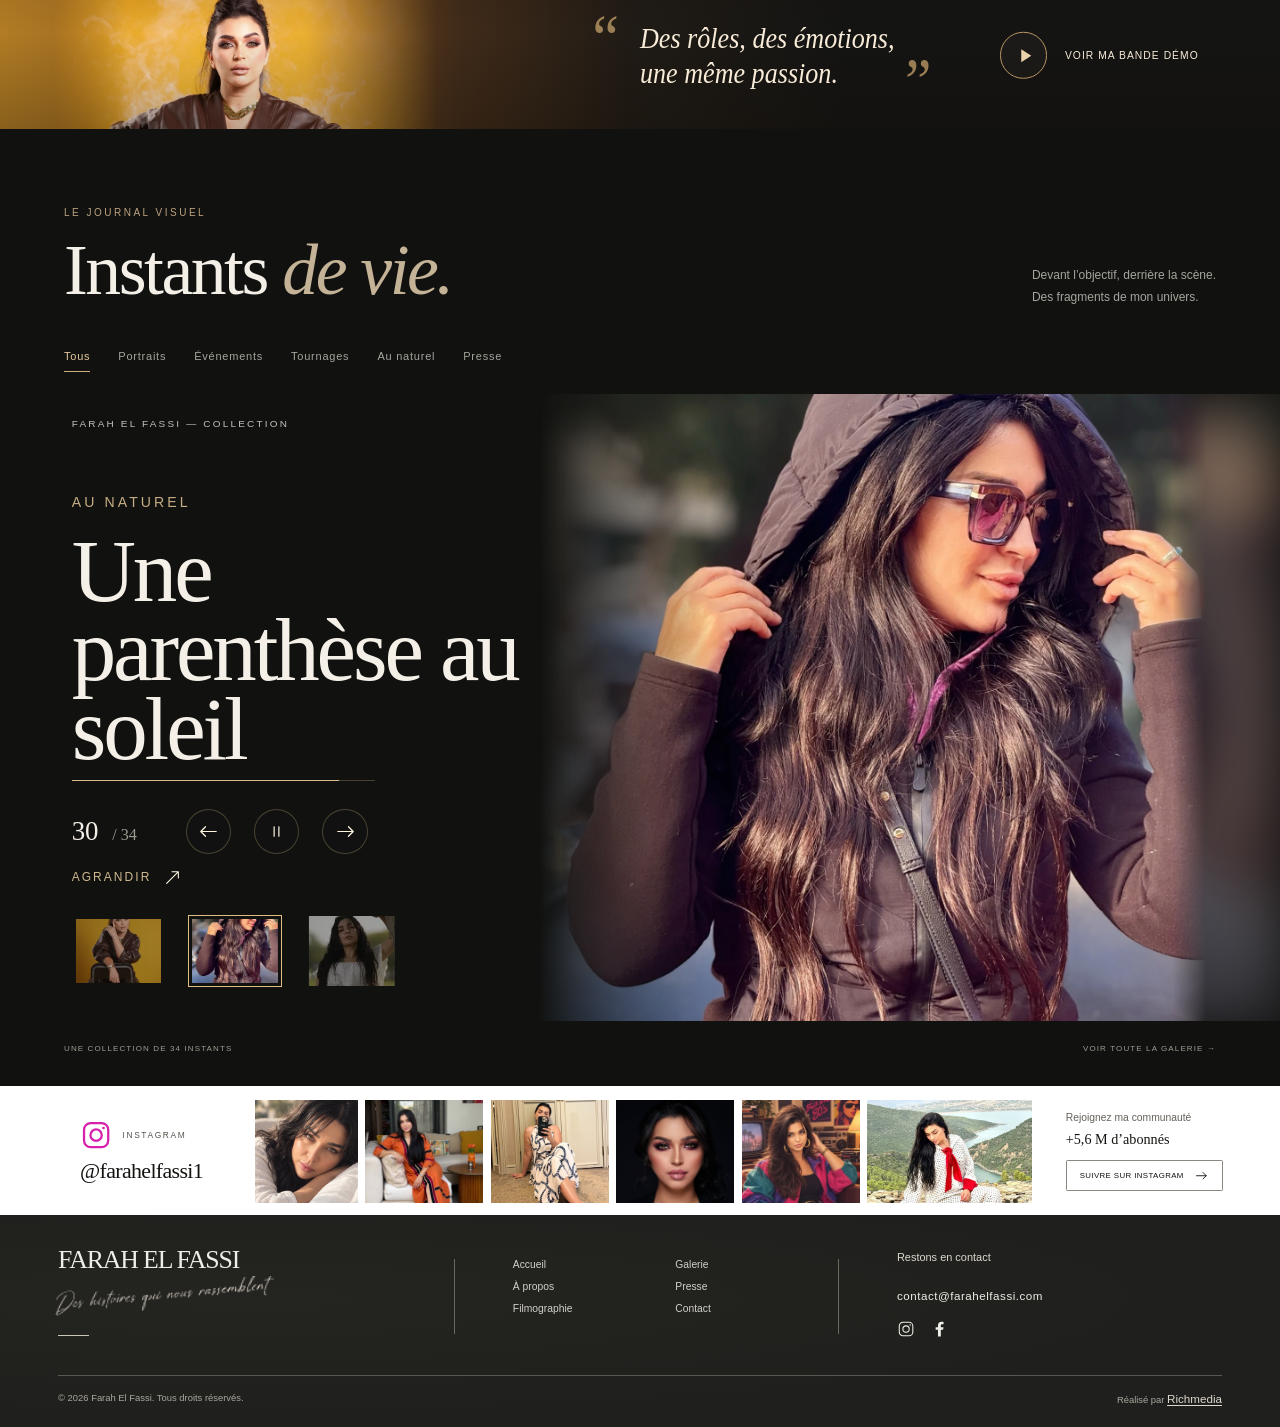
==== commit 2af8c3a4: "Fix narrow mobile film title and homepage film count" ====
--- a/index.html
+++ b/index.html
@@ -2,15 +2,19 @@
 <html lang="fr">
 <head>
   <meta charset="utf-8">
-  <script src="language.js?v=language-switch-1"></script>
+  <script src="language.js?v=seo-en-1"></script>
   <meta name="viewport" content="width=device-width, initial-scale=1">
   <meta name="color-scheme" content="light">
   <meta name="theme-color" content="#f5f2ed">
   <meta name="description" content="Découvrez l’univers de Farah El Fassi : cinéma, télévision, filmographie, portraits et collaborations.">
   <title>Farah El Fassi — Actrice marocaine</title>
   <link rel="canonical" href="https://ff-website-henna.vercel.app/">
+  <link rel="alternate" hreflang="fr" href="https://ff-website-henna.vercel.app/">
+  <link rel="alternate" hreflang="en" href="https://ff-website-henna.vercel.app/en/">
+  <link rel="alternate" hreflang="x-default" href="https://ff-website-henna.vercel.app/">
   <meta property="og:type" content="website">
   <meta property="og:locale" content="fr_FR">
+  <meta property="og:locale:alternate" content="en_GB">
   <meta property="og:site_name" content="Farah El Fassi">
   <meta property="og:title" content="Farah El Fassi — Actrice marocaine">
   <meta property="og:description" content="Découvrez l’univers de Farah El Fassi : cinéma, télévision, filmographie, portraits et collaborations.">
@@ -140,7 +144,7 @@
             </div>
           </div>
           <div class="film-grid" id="film-track" tabindex="0" role="group" aria-roledescription="carrousel" aria-label="Films et séries, défilement horizontal"><button class="film-card" type="button" data-film="quitte"><span class="poster-wrap"><img src="assets/films/quitte.webp" alt="Affiche de Quitte ou double" loading="lazy"><span class="poster-hover"><svg class="icon"><use href="#i-plus"/></svg></span></span><strong>Quitte ou double</strong><span>2024 · Long métrage</span><span class="film-director">Rachida Saadi</span></button><button class="film-card" type="button" data-film="bayn"><span class="poster-wrap"><img src="assets/films/bayn.webp" alt="Affiche de Bayn Al Qosour" loading="lazy"><span class="poster-hover"><svg class="icon"><use href="#i-plus"/></svg></span></span><strong>Bayn Al Qosour</strong><span>2024 · Série TV</span><span class="film-director">Hicham El Jebbari</span></button><button class="film-card" type="button" data-film="mora"><span class="poster-wrap"><img src="assets/films/mora-upload.jpg" alt="Affiche de La Mora" loading="lazy"><span class="poster-hover"><svg class="icon"><use href="#i-plus"/></svg></span></span><strong>La Mora</strong><span>2020 · Long métrage</span><span class="film-director">Mohamed Ismaïl</span></button><button class="film-card" type="button" data-film="page"><span class="poster-wrap"><img src="assets/films/page.webp" alt="Affiche de La Première Page" loading="lazy"><span class="poster-hover"><svg class="icon"><use href="#i-plus"/></svg></span></span><strong>La Première Page</strong><span>2018 · Série TV</span><span class="film-director">Driss Roukhe</span></button><button class="film-card" type="button" data-film="espoirs"><span class="poster-wrap"><img src="assets/films/espoirs.webp" alt="Affiche de Dés… Espoirs" loading="lazy"><span class="poster-hover"><svg class="icon"><use href="#i-plus"/></svg></span></span><strong>Dés… Espoirs</strong><span>2015 · Long métrage</span><span class="film-director">Mohamed Ismail</span></button><button class="film-card" type="button" data-film="bonheurs"><span class="poster-wrap"><img src="assets/films/bonheurs.webp" alt="Affiche de Petits bonheurs" loading="lazy"><span class="poster-hover"><svg class="icon"><use href="#i-plus"/></svg></span></span><strong>Petits bonheurs</strong><span>2015 · Long métrage</span><span class="film-director">Mohamed Chrif Tribak</span></button><button class="film-card" type="button" data-film="coeur"><span class="poster-wrap"><img src="assets/films/coeur.webp" alt="Affiche de Cœur noyé" loading="lazy"><span class="poster-hover"><svg class="icon"><use href="#i-plus"/></svg></span></span><strong>Cœur noyé</strong><span>2014 · Long métrage</span><span class="film-director">Farid Lakkimi</span></button><button class="film-card" type="button" data-film="boughaba"><span class="poster-wrap"><img src="assets/films/boughaba-upload.jpg" alt="Affiche de Boughaba" loading="lazy"><span class="poster-hover"><svg class="icon"><use href="#i-plus"/></svg></span></span><strong>Boughaba</strong><span>2013 · Téléfilm</span><span class="film-director">Driss Roukhe</span></button></div>
-          <div class="filmography-footer"><span class="film-count">06 <span data-i18n="filmWorks">EN SÉLECTION</span></span><span class="film-progress" aria-hidden="true"><span></span></span><a class="text-link filmography-link" href="filmographie.html"><span data-i18n="allFilms">VOIR TOUTE LA FILMOGRAPHIE</span><svg class="icon"><use href="#i-arrow"/></svg></a></div>
+          <div class="filmography-footer"><span class="film-count">08 <span data-i18n="filmWorks">EN SÉLECTION</span></span><span class="film-progress" aria-hidden="true"><span></span></span><a class="text-link filmography-link" href="filmographie.html"><span data-i18n="allFilms">VOIR TOUTE LA FILMOGRAPHIE</span><svg class="icon"><use href="#i-arrow"/></svg></a></div>
         </div>
         <div class="awards" id="distinctions">
           <img class="awards-photo" src="assets/trophee.webp" alt="Trophée illustratif de la maquette" width="148" height="284" loading="lazy">
